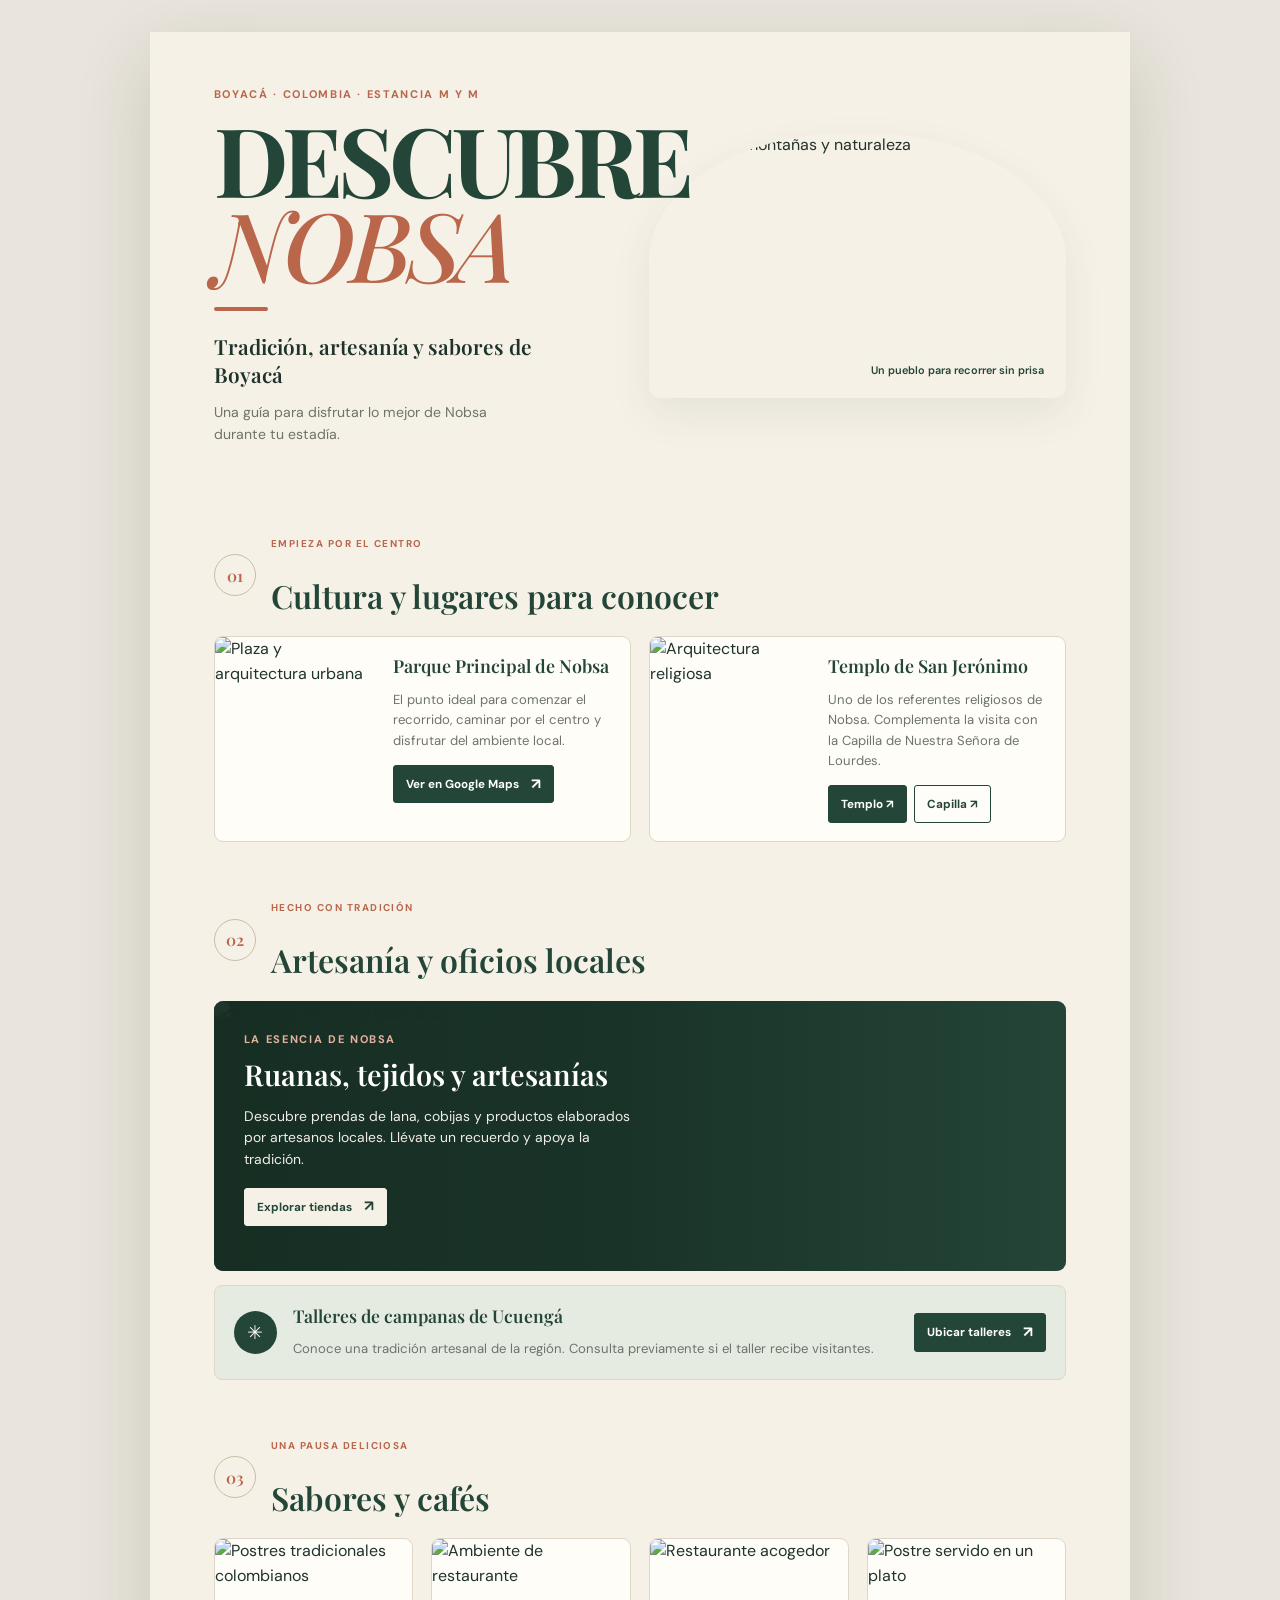
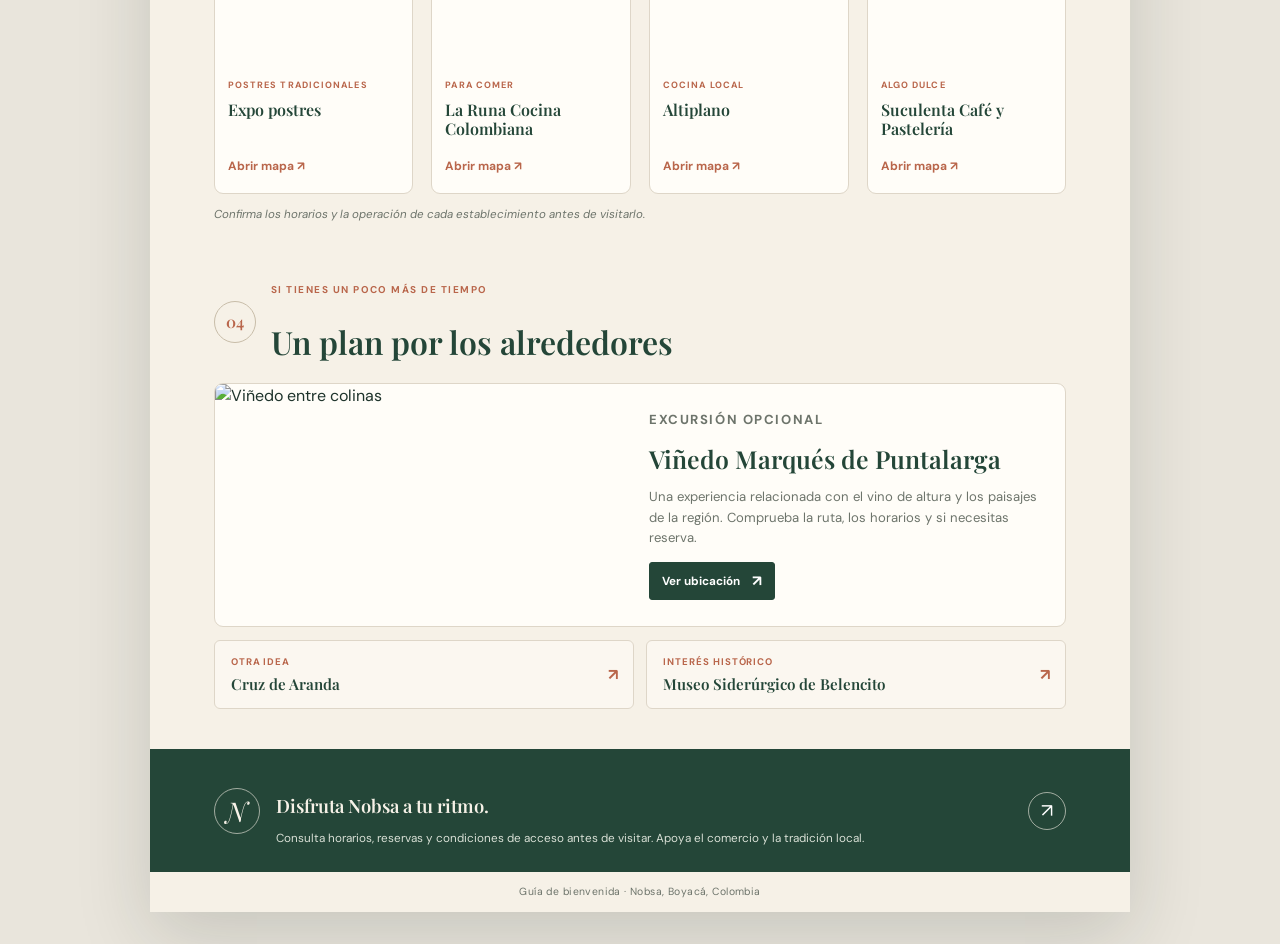
==== index.html @ b8ee7b88 "v1. guia turistica personalizada" ====
<!DOCTYPE html>
<html lang="es">
<head>
  <meta charset="UTF-8">
  <meta name="viewport" content="width=device-width, initial-scale=1.0">

  <meta name="description" content="Guía turística para descubrir Nobsa, Boyacá: cultura, artesanías, gastronomía y planes cercanos.">

  <title>Descubre Nobsa | Guía turística</title>

  <link rel="stylesheet" href="styles.css">

  <link rel="preconnect" href="https://fonts.googleapis.com">
  <link rel="preconnect" href="https://fonts.gstatic.com" crossorigin>

  <link href="https://fonts.googleapis.com/css2?family=DM+Sans:wght@400;500;600;700&family=Playfair+Display:wght@500;600;700&display=swap" rel="stylesheet">
</head>

<body>
  <main class="poster">

    <!-- ENCABEZADO -->
    <header class="hero">
      <div class="hero-copy">
        <p class="eyebrow">Boyacá · Colombia · Estancia M y M</p>

        <h1>Descubre<br><em>Nobsa</em></h1>

        <div class="accent-line"></div>

        <p class="subtitle">
          Tradición, artesanía y sabores de Boyacá
        </p>

        <p class="intro">
          Una guía para disfrutar lo mejor de Nobsa durante tu estadía.
        </p>
      </div>

      <div class="hero-photo">
        <img
          src="https://situr.boyaca.gov.co/wp-content/uploads/2022/11/4-8.png"
          alt="Paisaje de montañas y naturaleza"
        >
        <span class="photo-note">Un pueblo para recorrer sin prisa</span>
      </div>
    </header>

    <!-- CULTURA -->
    <section class="section">
      <div class="section-heading">
        <span class="section-number">01</span>
        <div>
          <p class="kicker">Empieza por el centro</p>
          <h2>Cultura y lugares para conocer</h2>
        </div>
      </div>

      <div class="cards two-col">

        <article class="place-card">
          <img
            src="https://eldiarioboyaca.com/wp-content/uploads/2017/11/Nobsa.jpg"
            alt="Plaza y arquitectura urbana"
            loading="lazy"
          >

          <div class="card-body">
            <h3>Parque Principal de Nobsa</h3>

            <p>
              El punto ideal para comenzar el recorrido, caminar por el centro
              y disfrutar del ambiente local.
            </p>

            <a
              class="map-button"
              href="https://www.google.com/maps/search/?api=1&query=Parque+Principal+Nobsa+Boyaca"
              target="_blank"
              rel="noopener noreferrer"
            >
              Ver en Google Maps <span>↗</span>
            </a>
          </div>
        </article>

        <article class="place-card">
          <img
            src="https://lh3.googleusercontent.com/gps-cs-s/ANWiy9QX0dx35pawOABDd1pACoW6nwmy7T9hZEU7VJErW89ikmbuXxlZR5t_4PSHaIOJk6eNlQAU98ALmfNoRhNF86IbvxQvWF9jAK-0rWDgAVQpBJda7GaZYOnb3_YNXZfxfcLqubypbA=s680-w680-h510-rw"
            alt="Arquitectura religiosa"
            loading="lazy"
          >

          <div class="card-body">
            <h3>Templo de San Jerónimo</h3>

            <p>
              Uno de los referentes religiosos de Nobsa.
              Complementa la visita con la Capilla de Nuestra Señora de Lourdes.
            </p>

            <div class="button-row">
              <a
                class="map-button"
                href="https://www.google.com/maps/search/?api=1&query=Templo+Parroquial+San+Jeronimo+Nobsa"
                target="_blank"
                rel="noopener noreferrer"
              >
                Templo ↗
              </a>

              <a
                class="map-button secondary"
                href="https://www.google.com/maps/search/?api=1&query=Capilla+de+Lourdes+Nobsa+Boyaca"
                target="_blank"
                rel="noopener noreferrer"
              >
                Capilla ↗
              </a>
            </div>
          </div>
        </article>

      </div>
    </section>

    <!-- ARTESANÍA -->
    <section class="section">
      <div class="section-heading">
        <span class="section-number">02</span>
        <div>
          <p class="kicker">Hecho con tradición</p>
          <h2>Artesanía y oficios locales</h2>
        </div>
      </div>

      <article class="craft-feature">
        <img
          src="https://static.vecteezy.com/system/resources/previews/031/399/188/large_2x/traditional-handmade-ruanas-at-the-beautiful-small-town-of-nobsa-in-the-region-of-boyaca-in-colombia-photo.jpg"
          alt="Textiles y tejidos artesanales"
          loading="lazy"
        >

        <div class="craft-overlay">
          <p class="kicker light">La esencia de Nobsa</p>

          <h3>Ruanas, tejidos y artesanías</h3>

          <p>
            Descubre prendas de lana, cobijas y productos elaborados
            por artesanos locales. Llévate un recuerdo y apoya la tradición.
          </p>

          <a
            class="map-button light-button"
            href="https://www.google.com/maps/search/?api=1&query=tiendas+de+ruanas+Nobsa+Boyaca"
            target="_blank"
            rel="noopener noreferrer"
          >
            Explorar tiendas <span>↗</span>
          </a>
        </div>
      </article>

      <div class="mini-feature">
        <div class="mini-icon">✳</div>

        <div class="mini-copy">
          <h3>Talleres de campanas de Ucuengá</h3>

          <p>
            Conoce una tradición artesanal de la región.
            Consulta previamente si el taller recibe visitantes.
          </p>
        </div>

        <a
          class="map-button"
          href="https://www.google.com/maps/search/?api=1&query=Campanas+Fundicion+El+Bronce+Ucuenga+Nobsa"
          target="_blank"
          rel="noopener noreferrer"
        >
          Ubicar talleres <span>↗</span>
        </a>
      </div>
    </section>

    <!-- GASTRONOMÍA -->
    <section class="section">
      <div class="section-heading">
        <span class="section-number">03</span>
        <div>
          <p class="kicker">Una pausa deliciosa</p>
          <h2>Sabores y cafés</h2>
        </div>
      </div>

      <div class="cards four-col">

        <article class="food-card">
          <img
            src="https://static.wixstatic.com/media/6a2bfc_b330814855d34c4fba5d194108613729~mv2.jpg/v1/fill/w_1000,h_665,al_c,q_85/postre.jpg"
            alt="Postres tradicionales colombianos"
            loading="lazy"
          >

          <div class="food-body">
            <p class="tag">Postres tradicionales</p>
            <h3>Expo postres</h3>

            <a
              href="https://maps.app.goo.gl/jB45VLStVvzGQDHf8"
              target="_blank"
              rel="noopener noreferrer"
            >
              Abrir mapa ↗
            </a>
          </div>
        </article>

        <article class="food-card">
          <img
            src="https://lh3.googleusercontent.com/gps-cs-s/ANWiy9RwqVlPoHsdnA23MHXK08-ZYycQhn_TVpoaYqq0_wlTGbYynoHHsekgUsLDO4big-hncVWcXxj5aKNCU9I_ZccKfoJ54dKwrkkDVeF6y54uAMx6czKQj5HgiI0Js2vA0F9Yze-oYg=s680-w680-h510-rw"
            alt="Ambiente de restaurante"
            loading="lazy"
          >

          <div class="food-body">
            <p class="tag">Para comer</p>
            <h3>La Runa Cocina Colombiana</h3>

            <a
              href="https://www.google.com/maps/search/?api=1&query=La+Runa+Cocina+Colombiana+Nobsa"
              target="_blank"
              rel="noopener noreferrer"
            >
              Abrir mapa ↗
            </a>
          </div>
        </article>

        <article class="food-card">
          <img
            src="https://lh3.googleusercontent.com/gps-cs-s/ANWiy9SYTAK4t8sT82vrpFLQpp0DyLu9f_iVpQvKiOSTUcmMABVsmM3M2To4uB2edaMEBUFrJ_LaqB-DzaGGVm6NHSFY6KG-IRxtadXGGVknSlYvYFVzjWKN0wjrlqT7qKFrBwtNScCiSayNoDJQ=s680-w680-h510-rw"
            alt="Restaurante acogedor"
            loading="lazy"
          >

          <div class="food-body">
            <p class="tag">Cocina local</p>
            <h3>Altiplano</h3>

            <a
              href="https://www.google.com/maps/search/?api=1&query=Altiplano+Cocina+Boyacense+Contemporanea+Nobsa"
              target="_blank"
              rel="noopener noreferrer"
            >
              Abrir mapa ↗
            </a>
          </div>
        </article>

        

        <article class="food-card">
          <img
            src="https://lh3.googleusercontent.com/gps-cs-s/ANWiy9TJqWWADxcg1LkVlC-a_kiggWnOzPn_SIadcA5zeBwrmtRV0E1Fm0uWsoyHjTQaLtBCawuwcwg4E3j4M7dVAVwLZ47T4-Je6Pc4CEGH7ukGCPtU5cbroCE1dpFeDN59O494IORjpRn1Yj5v=s680-w680-h510-rw"
            alt="Postre servido en un plato"
            loading="lazy"
          >

          <div class="food-body">
            <p class="tag">Algo dulce</p>
            <h3>Suculenta Café y Pastelería</h3>

            <a
              href="https://www.google.com/maps/search/?api=1&query=Suculenta+Cafe+y+Pasteleria+Nobsa"
              target="_blank"
              rel="noopener noreferrer"
            >
              Abrir mapa ↗
            </a>
          </div>
        </article>

      </div>

      <p class="small-note">
        Confirma los horarios y la operación de cada establecimiento antes de visitarlo.
      </p>
    </section>

    <!-- EXCURSIONES -->
    <section class="section excursion-section">
      <div class="section-heading">
        <span class="section-number">04</span>
        <div>
          <p class="kicker">Si tienes un poco más de tiempo</p>
          <h2>Un plan por los alrededores</h2>
        </div>
      </div>

      <article class="excursion-card">
        <img
          src="https://lh3.googleusercontent.com/gps-cs-s/ANWiy9QPKPGgz1PPOGC3RegIlzyJqQQ140-TbCQSDZWq8XwDAhVWXnJ8bW9-fb_ZgPU0igLx7HUapsDzOvlnq9c3B9SEaXzj3Nt-a97H7INwvv-fDEUAUjBQeDUjD_rGQG4rGnRT3fX4=s680-w680-h510-rw"
          alt="Viñedo entre colinas"
          loading="lazy"
        >

        <div class="excursion-copy">
          <p class="tag">Excursión opcional</p>

          <h3>Viñedo Marqués de Puntalarga</h3>

          <p>
            Una experiencia relacionada con el vino de altura y los paisajes
            de la región. Comprueba la ruta, los horarios y si necesitas reserva.
          </p>

          <a
            class="map-button"
            href="https://www.google.com/maps/search/?api=1&query=Vinoteca+Marques+de+Puntalarga+Nobsa"
            target="_blank"
            rel="noopener noreferrer"
          >
            Ver ubicación <span>↗</span>
          </a>
        </div>
      </article>

      <div class="extra-links">
        <a
          href="https://www.google.com/maps/search/?api=1&query=Cruz+de+Aranda+Nobsa"
          target="_blank"
          rel="noopener noreferrer"
        >
          <span>Otra idea</span>
          <strong>Cruz de Aranda</strong>
          <b>↗</b>
        </a>

        <a
          href="https://www.google.com/maps/search/?api=1&query=Museo+Siderurgico+Belencito+Boyaca"
          target="_blank"
          rel="noopener noreferrer"
        >
          <span>Interés histórico</span>
          <strong>Museo Siderúrgico de Belencito</strong>
          <b>↗</b>
        </a>
      </div>
    </section>

    <!-- PIE DE PÁGINA -->
    <footer class="footer">
      <div class="footer-mark">N</div>

      <div class="footer-copy">
        <p class="footer-title">Disfruta Nobsa a tu ritmo.</p>

        <p>
          Consulta horarios, reservas y condiciones de acceso antes de visitar.
          Apoya el comercio y la tradición local.
        </p>
      </div>

      <a
        class="footer-map"
        href="https://www.google.com/maps/search/?api=1&query=Nobsa+Boyaca+Colombia"
        target="_blank"
        rel="noopener noreferrer"
        aria-label="Abrir Nobsa en Google Maps"
      >
        ↗
      </a>
    </footer>

    <p class="credits">
      Guía de bienvenida · Nobsa, Boyacá, Colombia
    </p>

  </main>
</body>
</html>
---- styles.css ----
/* =========================================
   DESCUBRE NOBSA — GUÍA TURÍSTICA
   ========================================= */

:root {
  --cream: #f6f1e7;
  --paper: #fffdf8;
  --forest: #244638;
  --deep: #1e332b;
  --terracotta: #b9664b;
  --sand: #e7dcc9;
  --muted: #6d746b;
  --line: #ded6c8;
  --pale-green: #e6ebe2;
  --shadow: 0 16px 40px rgba(36, 70, 56, 0.08);
}

* {
  box-sizing: border-box;
}

html {
  scroll-behavior: smooth;
}

body {
  margin: 0;
  padding: 32px 16px;
  background: #e9e5dc;
  color: var(--deep);
  font-family: "DM Sans", Arial, sans-serif;
  line-height: 1.55;
}

a {
  color: inherit;
}

img {
  display: block;
  width: 100%;
  object-fit: cover;
}

.poster {
  position: relative;
  width: min(100%, 980px);
  margin: 0 auto;
  overflow: hidden;
  background: var(--cream);
  box-shadow: 0 24px 70px rgba(24, 39, 31, 0.16);
}

/* ENCABEZADO */

.hero {
  position: relative;
  min-height: 360px;
  display: grid;
  grid-template-columns: 1.05fr 0.95fr;
  align-items: center;
  padding: 54px 6.5% 56px;
  overflow: hidden;
  isolation: isolate;
}

.hero-copy {
  position: relative;
  z-index: 2;
  max-width: 440px;
}

.eyebrow,
.kicker,
.tag {
  margin: 0;
  color: var(--terracotta);
  font-size: 0.69rem;
  font-weight: 700;
  letter-spacing: 0.15em;
  text-transform: uppercase;
}

h1 {
  margin: 13px 0 15px;
  color: var(--forest);
  font: 700 clamp(3.5rem, 8vw, 6rem)/0.88
    "Playfair Display", Georgia, serif;
  letter-spacing: -0.055em;
  text-transform: uppercase;
}

h1 em {
  color: var(--terracotta);
  font-weight: 500;
}

.accent-line {
  width: 54px;
  height: 4px;
  margin: 22px 0 17px;
  border-radius: 4px;
  background: var(--terracotta);
}

.subtitle {
  max-width: 360px;
  margin-bottom: 8px;
  font: 600 clamp(1rem, 2vw, 1.3rem)/1.35
    "Playfair Display", Georgia, serif;
}

.intro {
  max-width: 320px;
  margin-bottom: 0;
  color: var(--muted);
  font-size: 0.88rem;
}

.hero-photo {
  position: relative;
  z-index: 1;
  height: 265px;
  margin-left: -12px;
  border-radius: 48% 48% 12px 12px;
  overflow: hidden;
  box-shadow: var(--shadow);
}

.hero-photo img {
  height: 100%;
  filter: saturate(0.75);
}

.photo-note {
  position: absolute;
  right: 12px;
  bottom: 12px;
  padding: 7px 10px;
  border-radius: 2px;
  background: rgba(246, 241, 231, 0.93);
  color: var(--forest);
  font-size: 0.68rem;
  font-weight: 600;
}

/* SECCIONES */

.section {
  padding: 34px 6.5%;
}

.section + .section {
  padding-top: 24px;
}

.section-heading {
  display: flex;
  align-items: center;
  gap: 15px;
  margin-bottom: 22px;
}

.section-number {
  display: grid;
  place-items: center;
  width: 42px;
  height: 42px;
  flex: 0 0 42px;
  border: 1px solid #c8bda9;
  border-radius: 50%;
  color: var(--terracotta);
  font: 600 1rem "Playfair Display", Georgia, serif;
}

.section-heading .kicker {
  margin-bottom: 3px;
  font-size: 0.62rem;
}

h2 {
  margin-bottom: 0;
  color: var(--forest);
  font: 600 clamp(1.4rem, 3vw, 2rem)/1.15
    "Playfair Display", Georgia, serif;
}

h3 {
  margin: 0 0 8px;
  color: var(--forest);
  font: 600 1.12rem/1.2
    "Playfair Display", Georgia, serif;
}

.cards {
  display: grid;
  gap: 18px;
}

.two-col {
  grid-template-columns: repeat(2, minmax(0, 1fr));
}

/* TARJETAS CULTURALES */

.place-card,
.food-card,
.excursion-card {
  overflow: hidden;
  border: 1px solid var(--line);
  border-radius: 9px;
  background: var(--paper);
}

.place-card {
  display: grid;
  grid-template-columns: 39% 61%;
  min-height: 190px;
}

.place-card > img {
  height: 100%;
  min-height: 190px;
}

.card-body {
  padding: 18px 16px;
}

.card-body p,
.mini-copy p,
.excursion-copy p {
  margin-bottom: 14px;
  color: var(--muted);
  font-size: 0.82rem;
}

/* BOTONES DE MAPS */

.map-button {
  display: inline-flex;
  align-items: center;
  justify-content: center;
  gap: 12px;
  min-height: 36px;
  padding: 9px 12px;
  border: 1px solid var(--forest);
  border-radius: 3px;
  background: var(--forest);
  color: white;
  font-size: 0.73rem;
  font-weight: 700;
  text-decoration: none;
  transition: transform 0.18s ease, background 0.18s ease;
}

.map-button span {
  font-size: 0.95rem;
  line-height: 0.8;
}

.map-button:hover {
  transform: translateY(-2px);
  background: #315a48;
}

.map-button.secondary {
  background: transparent;
  color: var(--forest);
}

.button-row {
  display: flex;
  flex-wrap: wrap;
  gap: 7px;
}

/* ARTESANÍA */

.craft-feature {
  position: relative;
  min-height: 270px;
  overflow: hidden;
  border-radius: 9px;
  background: var(--forest);
}

.craft-feature > img {
  position: absolute;
  inset: 0;
  height: 100%;
  opacity: 0.74;
}

.craft-feature::after {
  position: absolute;
  inset: 0;
  content: "";
  background: linear-gradient(
    90deg,
    rgba(22, 44, 34, 0.94) 0%,
    rgba(22, 44, 34, 0.73) 48%,
    rgba(22, 44, 34, 0.05) 100%
  );
}

.craft-overlay {
  position: relative;
  z-index: 1;
  max-width: 470px;
  padding: 30px;
  color: white;
}

.kicker.light {
  color: #e4b39e;
}

.craft-overlay h3 {
  margin-top: 9px;
  color: white;
  font-size: 1.8rem;
}

.craft-overlay p:not(.kicker) {
  max-width: 400px;
  margin-bottom: 17px;
  color: #f0eee6;
  font-size: 0.87rem;
}

.light-button {
  border-color: var(--cream);
  background: var(--cream);
  color: var(--forest);
}

.light-button:hover {
  background: white;
}

.mini-feature {
  display: flex;
  align-items: center;
  gap: 16px;
  margin-top: 14px;
  padding: 19px;
  border: 1px solid var(--line);
  border-radius: 8px;
  background: var(--pale-green);
}

.mini-icon {
  display: grid;
  place-items: center;
  width: 43px;
  height: 43px;
  flex: 0 0 43px;
  border-radius: 50%;
  background: var(--forest);
  color: white;
  font-size: 1.2rem;
}

.mini-copy {
  flex: 1;
}

.mini-copy h3 {
  margin-bottom: 5px;
  font-size: 1.1rem;
}

.mini-copy p {
  margin-bottom: 0;
}

/* RESTAURANTES Y CAFÉS */

.four-col {
  grid-template-columns: repeat(4, minmax(0, 1fr));
}

.food-card img {
  height: 125px;
}

.food-body {
  padding: 14px 13px 16px;
}

.tag {
  margin-bottom: 7px;
  font-size: 0.57rem;
  letter-spacing: 0.12em;
}

.food-body h3 {
  min-height: 45px;
  font-size: 1rem;
}

.food-body a {
  color: var(--terracotta);
  font-size: 0.75rem;
  font-weight: 700;
  text-decoration: none;
}

.food-body a:hover {
  text-decoration: underline;
}

.small-note {
  margin: 12px 0 0;
  color: var(--muted);
  font-size: 0.72rem;
  font-style: italic;
}

/* EXCURSIONES */

.excursion-section {
  padding-bottom: 40px;
}

.excursion-card {
  display: grid;
  grid-template-columns: 48% 52%;
}

.excursion-card > img {
  min-height: 235px;
  height: 100%;
}

.excursion-copy {
  align-self: center;
  padding: 26px;
}

.excursion-copy h3 {
  font-size: 1.55rem;
}

.extra-links {
  display: grid;
  grid-template-columns: 1fr 1fr;
  gap: 12px;
  margin-top: 13px;
}

.extra-links a {
  position: relative;
  display: flex;
  flex-direction: column;
  gap: 4px;
  padding: 14px 42px 14px 16px;
  border: 1px solid var(--line);
  border-radius: 6px;
  background: rgba(255, 253, 248, 0.55);
  text-decoration: none;
}

.extra-links span {
  color: var(--terracotta);
  font-size: 0.6rem;
  font-weight: 700;
  letter-spacing: 0.1em;
  text-transform: uppercase;
}

.extra-links strong {
  color: var(--forest);
  font: 600 0.95rem "Playfair Display", Georgia, serif;
}

.extra-links b {
  position: absolute;
  top: 50%;
  right: 15px;
  transform: translateY(-50%);
  color: var(--terracotta);
}

/* PIE DE PÁGINA */

.footer {
  display: flex;
  align-items: center;
  gap: 16px;
  padding: 25px 6.5%;
  background: var(--forest);
  color: var(--cream);
}

.footer-mark {
  display: grid;
  place-items: center;
  width: 46px;
  height: 46px;
  flex: 0 0 46px;
  border: 1px solid rgba(246, 241, 231, 0.6);
  border-radius: 50%;
  font: italic 1.7rem "Playfair Display", Georgia, serif;
}

.footer-copy {
  flex: 1;
}

.footer-title {
  margin-bottom: 3px;
  font: 600 1.15rem "Playfair Display", Georgia, serif;
}

.footer-copy p:last-child {
  max-width: 650px;
  margin-bottom: 0;
  color: #d9e0d6;
  font-size: 0.73rem;
}

.footer-map {
  display: grid;
  place-items: center;
  width: 38px;
  height: 38px;
  border: 1px solid rgba(246, 241, 231, 0.6);
  border-radius: 50%;
  color: white;
  text-decoration: none;
  font-size: 1.2rem;
}

.credits {
  margin: 0;
  padding: 12px;
  color: var(--muted);
  text-align: center;
  font-size: 0.65rem;
  letter-spacing: 0.04em;
}

/* RESPONSIVE: TABLETAS Y CELULARES */

@media (max-width: 720px) {
  body {
    padding: 0;
    background: var(--cream);
  }

  .poster {
    box-shadow: none;
  }

  .hero {
    grid-template-columns: 1fr;
    padding: 38px 7% 28px;
  }

  .hero-photo {
    height: 230px;
    margin: 27px 0 0;
    border-radius: 120px 120px 8px 8px;
  }

  .section {
    padding: 28px 7%;
  }

  .section + .section {
    padding-top: 20px;
  }

  .two-col {
    grid-template-columns: 1fr;
  }

  .place-card {
    grid-template-columns: 35% 65%;
  }

  .four-col {
    grid-template-columns: repeat(2, minmax(0, 1fr));
  }

  .food-card img {
    height: 145px;
  }

  .craft-feature {
    min-height: 310px;
  }

  .craft-overlay {
    padding: 25px;
  }

  .mini-feature {
    flex-wrap: wrap;
  }

  .mini-copy {
    flex-basis: calc(100% - 60px);
  }

  .mini-feature > .map-button {
    margin-left: 59px;
  }

  .excursion-card {
    grid-template-columns: 1fr;
  }

  .excursion-card > img {
    min-height: 190px;
    max-height: 230px;
  }

  .excursion-copy {
    padding: 22px;
  }
}

@media (max-width: 420px) {
  .hero {
    padding-top: 31px;
  }

  .hero-photo {
    height: 190px;
  }

  .place-card {
    grid-template-columns: 1fr;
  }

  .place-card > img {
    height: 150px;
    min-height: 150px;
  }

  .card-body {
    padding: 16px;
  }

  .four-col {
    gap: 10px;
  }

  .food-card img {
    height: 105px;
  }

  .food-body {
    padding: 12px 10px;
  }

  .food-body h3 {
    min-height: 0;
    font-size: 0.92rem;
  }

  .extra-links {
    grid-template-columns: 1fr;
  }

  .footer {
    align-items: flex-start;
    padding: 22px 7%;
  }

  .footer-mark {
    width: 38px;
    height: 38px;
    flex-basis: 38px;
  }

  .footer-title {
    font-size: 1rem;
  }
}

/* IMPRESIÓN */

@media print {
  @page {
    size: A4 portrait;
    margin: 10mm;
  }

  body {
    padding: 0;
    background: white;
  }

  .poster {
    width: 100%;
    overflow: visible;
    box-shadow: none;
  }

  .hero,
  .section,
  .place-card,
  .food-card,
  .excursion-card,
  .footer {
    break-inside: avoid;
  }

  .map-button,
  .footer-map {
    print-color-adjust: exact;
    -webkit-print-color-adjust: exact;
  }

  a {
    break-inside: avoid;
  }
}
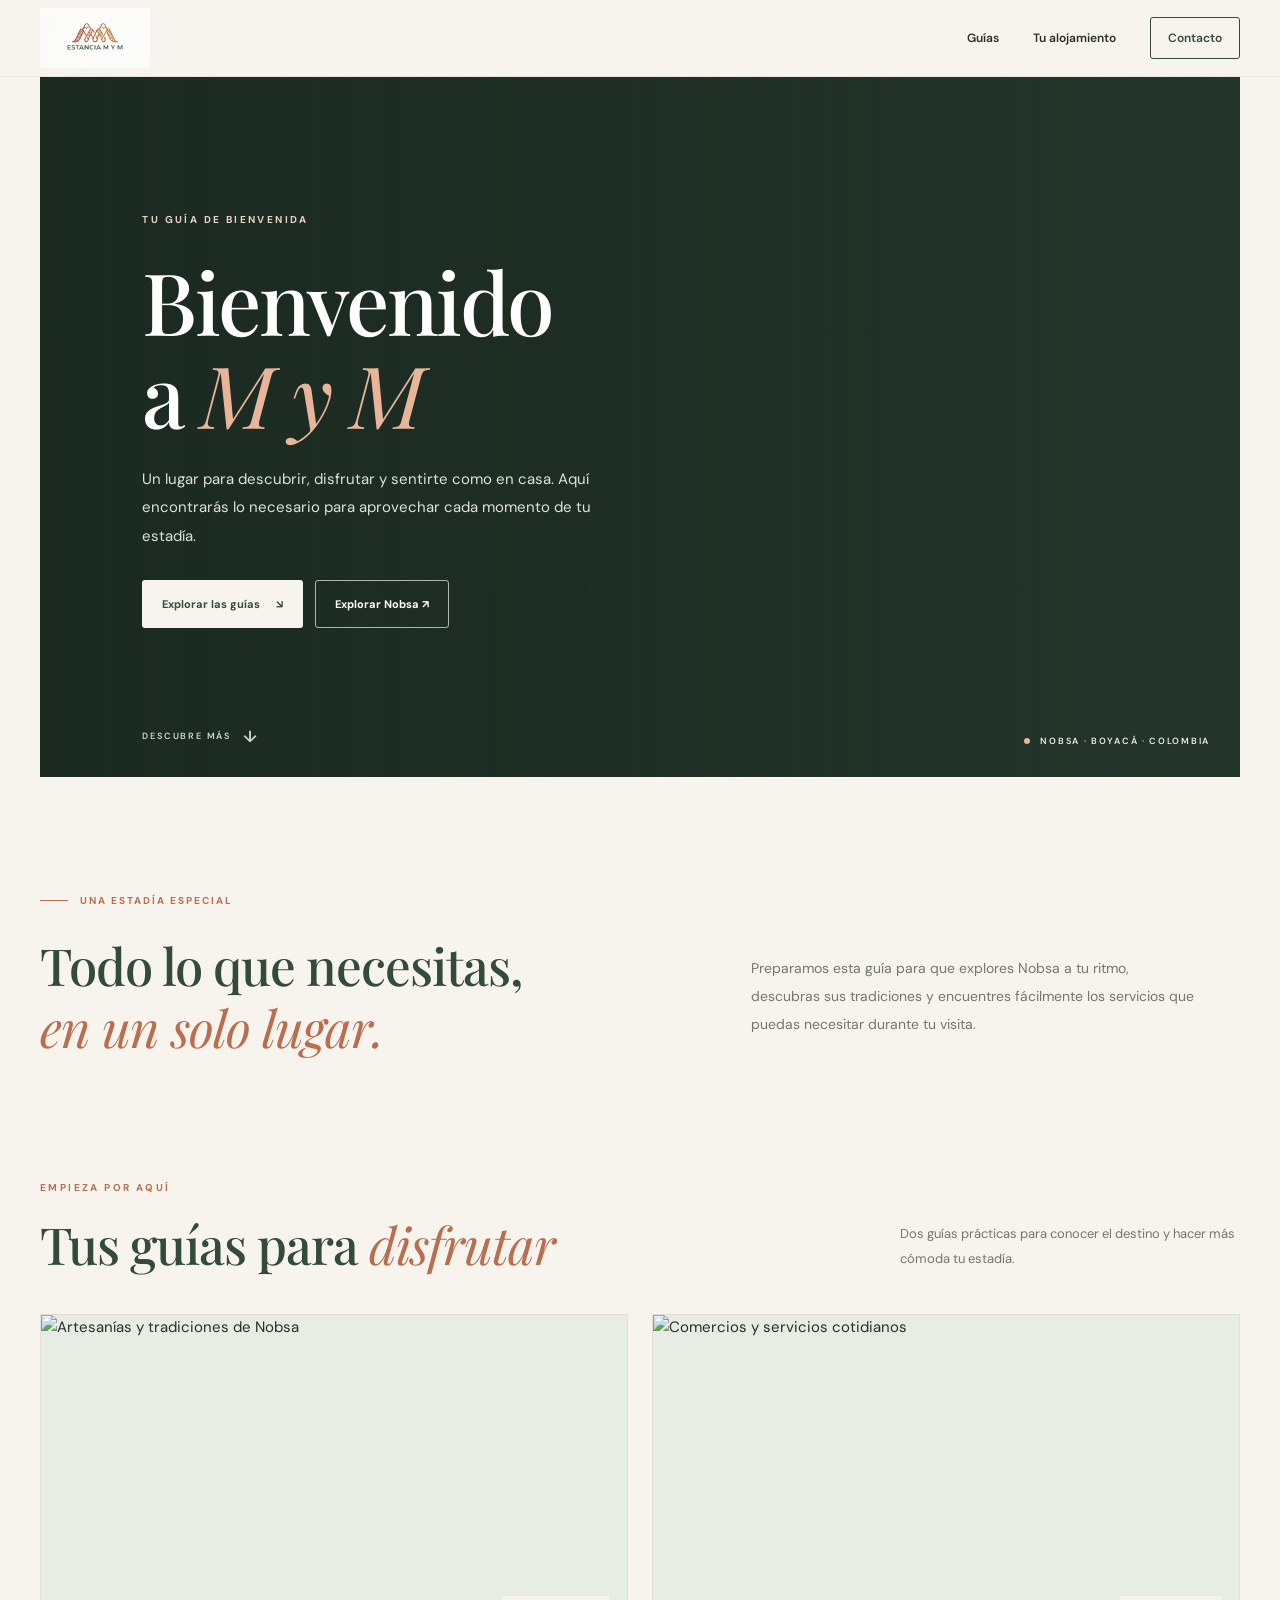
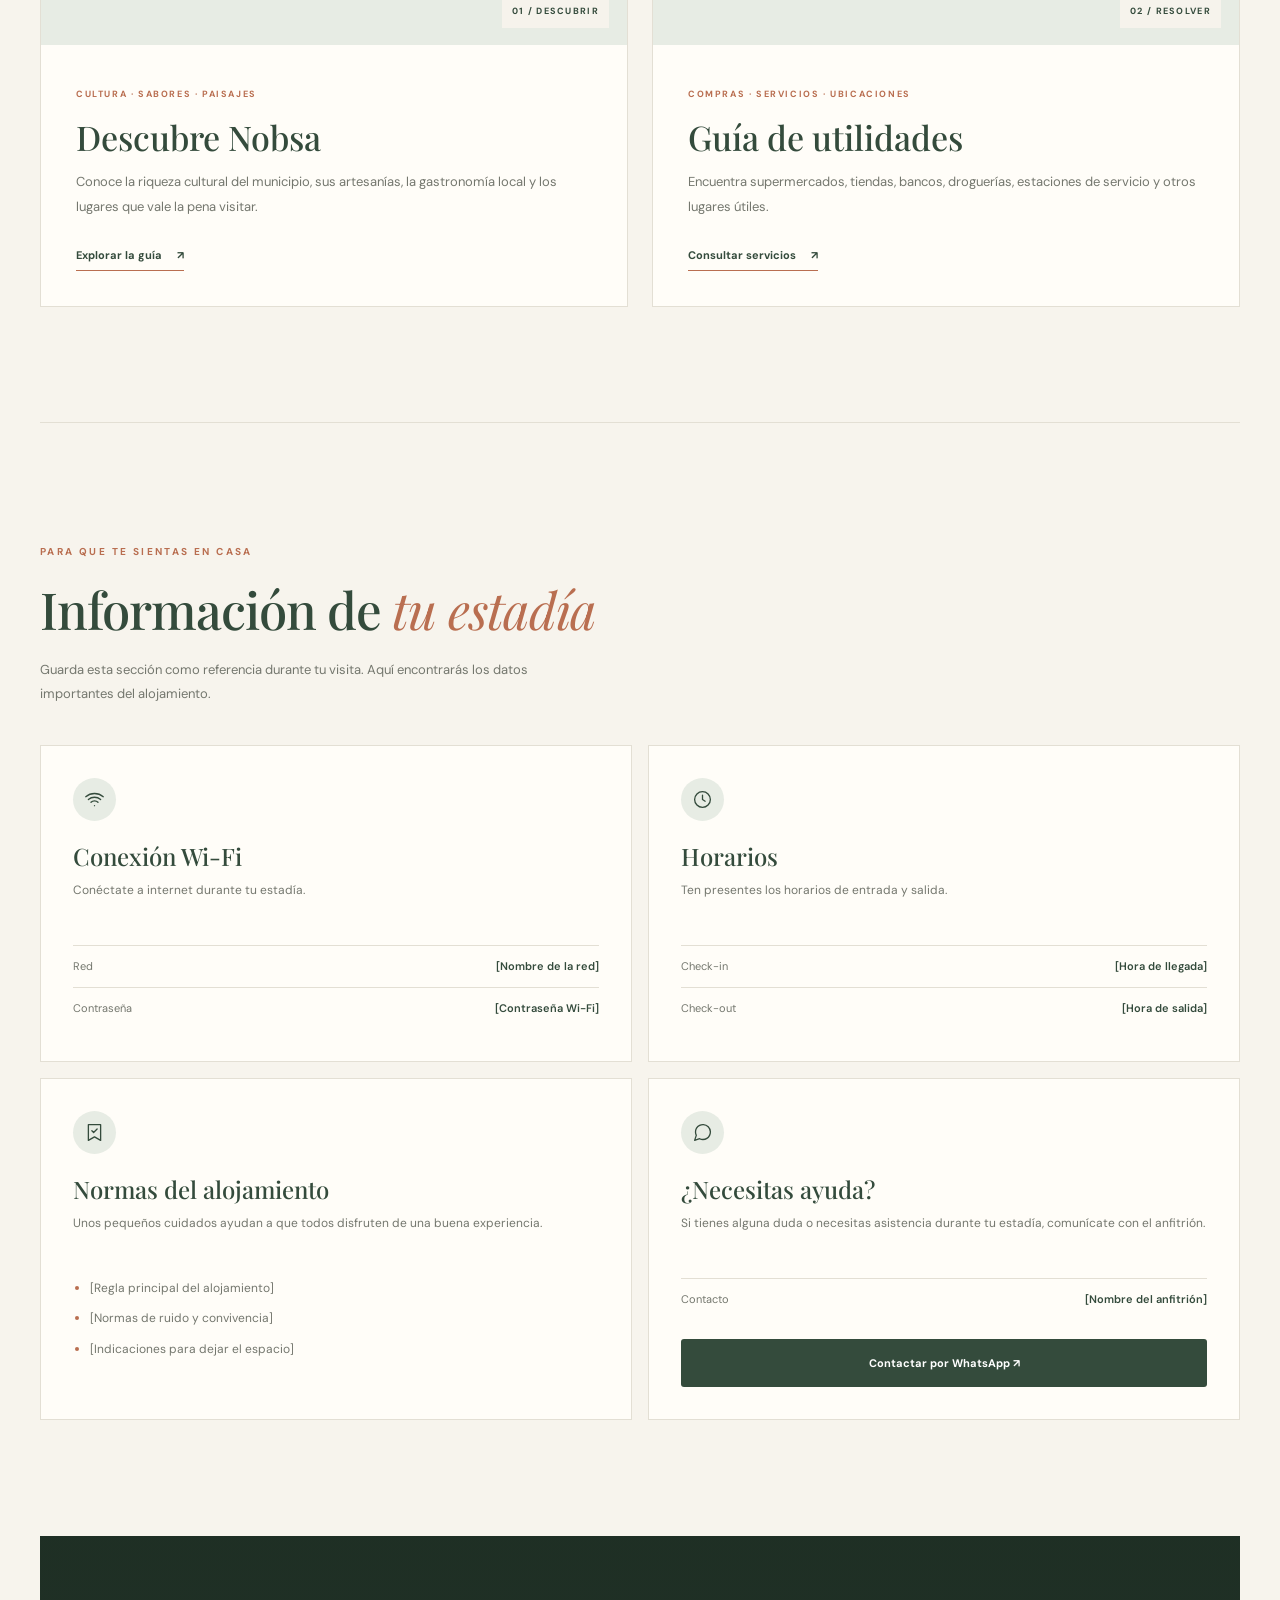
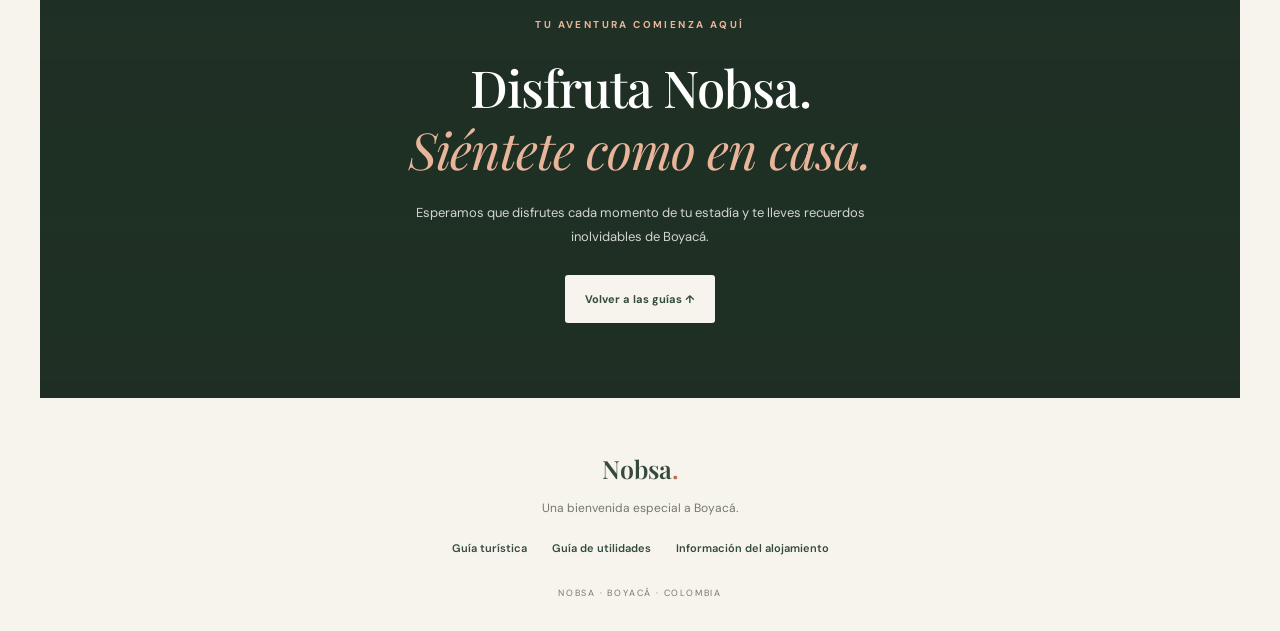
==== commit 4ebe0584: "v2. landing page" ====
--- a/index.html
+++ b/index.html
@@ -5,381 +5,388 @@
   <meta charset="UTF-8">
   <meta name="viewport" content="width=device-width, initial-scale=1.0">
 
-  <meta name="description" content="Guía turística para descubrir Nobsa, Boyacá: cultura, artesanías, gastronomía y planes cercanos.">
-
-  <title>Descubre Nobsa | Guía turística</title>
+  <meta name="theme-color" content="#f7f4ed">
+  <meta name="description" content="Bienvenido a Nobsa. Encuentra guías turísticas, servicios útiles e información para disfrutar tu estadía.">
+
+  <title>Bienvenido a Nobsa | Guía del huésped</title>
 
   <link rel="stylesheet" href="styles.css">
 
   <link rel="preconnect" href="https://fonts.googleapis.com">
   <link rel="preconnect" href="https://fonts.gstatic.com" crossorigin>
 
-  <link href="https://fonts.googleapis.com/css2?family=DM+Sans:wght@400;500;600;700&family=Playfair+Display:wght@500;600;700&display=swap" rel="stylesheet">
+  <link href="https://fonts.googleapis.com/css2?family=DM+Sans:wght@400;500;600;700&family=Playfair+Display:wght@400;500;600;700&display=swap" rel="stylesheet">
+
+  <script src="script.js" defer></script>
 </head>
 
 <body>
-  <main class="poster">
-
-    <!-- ENCABEZADO -->
-    <header class="hero">
-      <div class="hero-copy">
-        <p class="eyebrow">Boyacá · Colombia · Estancia M y M</p>
-
-        <h1>Descubre<br><em>Nobsa</em></h1>
-
-        <div class="accent-line"></div>
-
-        <p class="subtitle">
-          Tradición, artesanía y sabores de Boyacá
-        </p>
-
-        <p class="intro">
-          Una guía para disfrutar lo mejor de Nobsa durante tu estadía.
-        </p>
-      </div>
-
-      <div class="hero-photo">
+
+  <!-- ANIMACIÓN INICIAL -->
+  <div class="intro-screen" id="introScreen" aria-label="Bienvenido">
+    <div class="intro-content">
+      <img
+        src="./assets/logo.jpg"
+        alt="Logo del alojamiento"
+        class="intro-logo"
+        onerror="this.style.display='none';document.getElementById('introFallback').hidden=false;"
+      >
+
+      <div class="intro-fallback" id="introFallback" hidden>
+        <span class="fallback-symbol">N</span>
+        <span class="fallback-name">Nobsa</span>
+      </div>
+
+      <span class="intro-caption">UNA EXPERIENCIA PARA RECORDAR</span>
+    </div>
+  </div>
+
+  <!-- NAVEGACIÓN -->
+  <header class="site-header" id="inicio">
+    <div class="nav-container">
+
+      <a class="brand" href="#inicio" aria-label="Volver al inicio">
         <img
-          src="https://situr.boyaca.gov.co/wp-content/uploads/2022/11/4-8.png"
-          alt="Paisaje de montañas y naturaleza"
+          src="assets/logo.jpg"
+          alt=""
+          class="brand-logo"
+          onerror="this.style.display='none';"
         >
-        <span class="photo-note">Un pueblo para recorrer sin prisa</span>
-      </div>
-    </header>
-
-    <!-- CULTURA -->
-    <section class="section">
-      <div class="section-heading">
-        <span class="section-number">01</span>
+      </a>
+
+      <button
+        class="menu-toggle"
+        id="menuToggle"
+        aria-label="Abrir menú"
+        aria-expanded="false"
+        aria-controls="mainNav"
+      >
+        <span></span>
+        <span></span>
+        <span></span>
+      </button>
+
+      <nav class="main-nav" id="mainNav" aria-label="Navegación principal">
+        <a href="#guias">Guías</a>
+        <a href="#alojamiento">Tu alojamiento</a>
+        <a href="#contacto" class="nav-contact">Contacto</a>
+      </nav>
+
+    </div>
+  </header>
+
+  <main>
+
+    <!-- HERO / BIENVENIDA -->
+    <section class="hero section-shell">
+      <div class="hero-image" role="img" aria-label="Paisaje de Nobsa, Boyacá"></div>
+      <div class="hero-overlay"></div>
+
+      <div class="hero-content reveal">
+        <span class="eyebrow hero-eyebrow">
+          TU GUÍA DE BIENVENIDA
+        </span>
+
+        <h1>Bienvenido<br>a <em>M y M</em></h1>
+
+        <p class="hero-description">
+          Un lugar para descubrir, disfrutar y sentirte como en casa.
+          Aquí encontrarás lo necesario para aprovechar cada momento
+          de tu estadía.
+        </p>
+
+        <div class="hero-actions">
+          <a href="#guias" class="button button-primary">
+            Explorar las guías <span>↘</span>
+          </a>
+
+          <a
+            href="https://www.google.com/maps/search/?api=1&query=Nobsa+Boyaca+Colombia"
+            target="_blank"
+            rel="noopener noreferrer"
+            class="button button-outline"
+          >
+            Explorar Nobsa ↗
+          </a>
+        </div>
+      </div>
+
+      <div class="hero-location">
+        <span class="location-dot"></span>
+        NOBSA · BOYACÁ · COLOMBIA
+      </div>
+
+      <a class="scroll-cue" href="#guias" aria-label="Desplazarse hacia abajo">
+        <span>DESCUBRE MÁS</span>
+        <span class="scroll-arrow">↓</span>
+      </a>
+    </section>
+
+    <!-- PRESENTACIÓN -->
+    <section class="welcome-section section-shell reveal">
+      <div class="welcome-label">
+        <span class="small-line"></span>
+        UNA ESTADÍA ESPECIAL
+      </div>
+
+      <div class="welcome-grid">
+        <h2>
+          Todo lo que necesitas,<br>
+          <em>en un solo lugar.</em>
+        </h2>
+
+        <p>
+          Preparamos esta guía para que explores Nobsa a tu ritmo,
+          descubras sus tradiciones y encuentres fácilmente los servicios
+          que puedas necesitar durante tu visita.
+        </p>
+      </div>
+    </section>
+
+    <!-- GUÍAS PRINCIPALES -->
+    <section class="guides-section section-shell" id="guias">
+
+      <div class="section-heading reveal">
         <div>
-          <p class="kicker">Empieza por el centro</p>
-          <h2>Cultura y lugares para conocer</h2>
+          <span class="eyebrow">EMPIEZA POR AQUÍ</span>
+          <h2>Tus guías para <em>disfrutar</em></h2>
         </div>
-      </div>
-
-      <div class="cards two-col">
-
-        <article class="place-card">
-          <img
-            src="https://eldiarioboyaca.com/wp-content/uploads/2017/11/Nobsa.jpg"
-            alt="Plaza y arquitectura urbana"
-            loading="lazy"
-          >
-
-          <div class="card-body">
-            <h3>Parque Principal de Nobsa</h3>
+
+        <p>
+          Dos guías prácticas para conocer el destino
+          y hacer más cómoda tu estadía.
+        </p>
+      </div>
+
+      <div class="guides-grid">
+
+        <!-- GUÍA TURÍSTICA -->
+        <article class="guide-card guide-card-tourism reveal">
+          <div class="guide-image-wrap">
+            <img
+              src="https://lh3.googleusercontent.com/gps-cs-s/ANWiy9QKoGjcI9UPzzQRNc9yPD2THilbnazJLyU1Qmk7YdezdETnvlPReEdlNxaAinaQS9Y_NTNtMLuaIDwRJutb6O8hwdaw1fOWg3r69-h3Mb9Xqj9kFzv5oK7kqRw70PrgjO679TZxjg=s680-w680-h510-rw"
+              alt="Artesanías y tradiciones de Nobsa"
+              class="guide-image"
+              loading="lazy"
+            >
+            <span class="guide-index">01 / DESCUBRIR</span>
+          </div>
+
+          <div class="guide-card-content">
+            <span class="card-kicker">CULTURA · SABORES · PAISAJES</span>
+
+            <h3>Descubre Nobsa</h3>
 
             <p>
-              El punto ideal para comenzar el recorrido, caminar por el centro
-              y disfrutar del ambiente local.
+              Conoce la riqueza cultural del municipio, sus artesanías,
+              la gastronomía local y los lugares que vale la pena visitar.
             </p>
 
-            <a
-              class="map-button"
-              href="https://www.google.com/maps/search/?api=1&query=Parque+Principal+Nobsa+Boyaca"
-              target="_blank"
-              rel="noopener noreferrer"
+            <a href="guia-turistica.html" class="text-link">
+              Explorar la guía <span>↗</span>
+            </a>
+          </div>
+        </article>
+
+        <!-- GUÍA DE UTILIDADES -->
+        <article class="guide-card guide-card-utilities reveal">
+          <div class="guide-image-wrap">
+            <img
+              src="https://lh3.googleusercontent.com/gps-cs-s/ANWiy9R4hGiFeQ3Eo-hX2X0EOPDYSZw_ALvvZPx5gOue_WzzXtggsqKlRSUSJkYMcN5oxuGSHyp-hprnwRYDcqOsyiz0idUjwvnNVBWmVx3kpKuyr3xYIIQN96FL0nc2yg2o9xlbcAfL=s680-w680-h510-rw"
+              alt="Comercios y servicios cotidianos"
+              class="guide-image"
+              loading="lazy"
             >
-              Ver en Google Maps <span>↗</span>
+            <span class="guide-index">02 / RESOLVER</span>
+          </div>
+
+          <div class="guide-card-content">
+            <span class="card-kicker">COMPRAS · SERVICIOS · UBICACIONES</span>
+
+            <h3>Guía de utilidades</h3>
+
+            <p>
+              Encuentra supermercados, tiendas, bancos, droguerías,
+              estaciones de servicio y otros lugares útiles.
+            </p>
+
+            <a href="guia-utilidades.html" class="text-link">
+              Consultar servicios <span>↗</span>
             </a>
           </div>
         </article>
 
-        <article class="place-card">
-          <img
-            src="https://lh3.googleusercontent.com/gps-cs-s/ANWiy9QX0dx35pawOABDd1pACoW6nwmy7T9hZEU7VJErW89ikmbuXxlZR5t_4PSHaIOJk6eNlQAU98ALmfNoRhNF86IbvxQvWF9jAK-0rWDgAVQpBJda7GaZYOnb3_YNXZfxfcLqubypbA=s680-w680-h510-rw"
-            alt="Arquitectura religiosa"
-            loading="lazy"
-          >
-
-          <div class="card-body">
-            <h3>Templo de San Jerónimo</h3>
-
-            <p>
-              Uno de los referentes religiosos de Nobsa.
-              Complementa la visita con la Capilla de Nuestra Señora de Lourdes.
-            </p>
-
-            <div class="button-row">
-              <a
-                class="map-button"
-                href="https://www.google.com/maps/search/?api=1&query=Templo+Parroquial+San+Jeronimo+Nobsa"
-                target="_blank"
-                rel="noopener noreferrer"
-              >
-                Templo ↗
-              </a>
-
-              <a
-                class="map-button secondary"
-                href="https://www.google.com/maps/search/?api=1&query=Capilla+de+Lourdes+Nobsa+Boyaca"
-                target="_blank"
-                rel="noopener noreferrer"
-              >
-                Capilla ↗
-              </a>
-            </div>
-          </div>
-        </article>
-
-      </div>
-    </section>
-
-    <!-- ARTESANÍA -->
-    <section class="section">
-      <div class="section-heading">
-        <span class="section-number">02</span>
-        <div>
-          <p class="kicker">Hecho con tradición</p>
-          <h2>Artesanía y oficios locales</h2>
-        </div>
-      </div>
-
-      <article class="craft-feature">
-        <img
-          src="https://static.vecteezy.com/system/resources/previews/031/399/188/large_2x/traditional-handmade-ruanas-at-the-beautiful-small-town-of-nobsa-in-the-region-of-boyaca-in-colombia-photo.jpg"
-          alt="Textiles y tejidos artesanales"
-          loading="lazy"
-        >
-
-        <div class="craft-overlay">
-          <p class="kicker light">La esencia de Nobsa</p>
-
-          <h3>Ruanas, tejidos y artesanías</h3>
-
-          <p>
-            Descubre prendas de lana, cobijas y productos elaborados
-            por artesanos locales. Llévate un recuerdo y apoya la tradición.
+      </div>
+    </section>
+
+    
+
+    <!-- INFORMACIÓN DEL ALOJAMIENTO -->
+    <section class="stay-section section-shell" id="alojamiento">
+
+      <div class="stay-heading reveal">
+        <span class="eyebrow">PARA QUE TE SIENTAS EN CASA</span>
+
+        <h2>Información de <em>tu estadía</em></h2>
+
+        <p>
+          Guarda esta sección como referencia durante tu visita.
+          Aquí encontrarás los datos importantes del alojamiento.
+        </p>
+      </div>
+
+      <div class="stay-grid">
+
+        <!-- WIFI -->
+        <article class="stay-card reveal">
+          <div class="stay-icon">
+            <svg viewBox="0 0 24 24" aria-hidden="true">
+              <path d="M2 8.8a15.5 15.5 0 0 1 20 0M5 12a10.8 10.8 0 0 1 14 0m-11 3.2a5.5 5.5 0 0 1 8 0M12 19h.01"/>
+            </svg>
+          </div>
+
+          <h3>Conexión Wi-Fi</h3>
+
+          <p class="stay-description">
+            Conéctate a internet durante tu estadía.
           </p>
 
+          <div class="detail-row">
+            <span>Red</span>
+            <strong>[Nombre de la red]</strong>
+          </div>
+
+          <div class="detail-row">
+            <span>Contraseña</span>
+            <strong>[Contraseña Wi-Fi]</strong>
+          </div>
+        </article>
+
+        <!-- HORARIOS -->
+        <article class="stay-card reveal">
+          <div class="stay-icon">
+            <svg viewBox="0 0 24 24" aria-hidden="true">
+              <circle cx="12" cy="12" r="9"/>
+              <path d="M12 7v5l3 2"/>
+            </svg>
+          </div>
+
+          <h3>Horarios</h3>
+
+          <p class="stay-description">
+            Ten presentes los horarios de entrada y salida.
+          </p>
+
+          <div class="detail-row">
+            <span>Check-in</span>
+            <strong>[Hora de llegada]</strong>
+          </div>
+
+          <div class="detail-row">
+            <span>Check-out</span>
+            <strong>[Hora de salida]</strong>
+          </div>
+        </article>
+
+        <!-- REGLAS -->
+        <article class="stay-card reveal">
+          <div class="stay-icon">
+            <svg viewBox="0 0 24 24" aria-hidden="true">
+              <path d="M5 3h14v18l-7-4-7 4z"/>
+              <path d="m9 10 2 2 4-4"/>
+            </svg>
+          </div>
+
+          <h3>Normas del alojamiento</h3>
+
+          <p class="stay-description">
+            Unos pequeños cuidados ayudan a que todos disfruten
+            de una buena experiencia.
+          </p>
+
+          <ul class="stay-list">
+            <li>[Regla principal del alojamiento]</li>
+            <li>[Normas de ruido y convivencia]</li>
+            <li>[Indicaciones para dejar el espacio]</li>
+          </ul>
+        </article>
+
+        <!-- CONTACTO -->
+        <article class="stay-card stay-card-contact reveal">
+          <div class="stay-icon">
+            <svg viewBox="0 0 24 24" aria-hidden="true">
+              <path d="M21 11.5a8.4 8.4 0 0 1-.9 3.8 8.5 8.5 0 0 1-7.6 4.7 8.4 8.4 0 0 1-3.8-.9L3 21l1.9-5.7a8.4 8.4 0 0 1-.9-3.8A8.5 8.5 0 0 1 8.7 3.9a8.4 8.4 0 0 1 3.8-.9h.5a8.5 8.5 0 0 1 8 8z"/>
+            </svg>
+          </div>
+
+          <h3>¿Necesitas ayuda?</h3>
+
+          <p class="stay-description">
+            Si tienes alguna duda o necesitas asistencia durante
+            tu estadía, comunícate con el anfitrión.
+          </p>
+
+          <div class="detail-row">
+            <span>Contacto</span>
+            <strong>[Nombre del anfitrión]</strong>
+          </div>
+
           <a
-            class="map-button light-button"
-            href="https://www.google.com/maps/search/?api=1&query=tiendas+de+ruanas+Nobsa+Boyaca"
+            class="button button-primary button-full"
+            href="https://wa.me/"
             target="_blank"
             rel="noopener noreferrer"
           >
-            Explorar tiendas <span>↗</span>
+            Contactar por WhatsApp ↗
           </a>
-        </div>
-      </article>
-
-      <div class="mini-feature">
-        <div class="mini-icon">✳</div>
-
-        <div class="mini-copy">
-          <h3>Talleres de campanas de Ucuengá</h3>
-
-          <p>
-            Conoce una tradición artesanal de la región.
-            Consulta previamente si el taller recibe visitantes.
-          </p>
-        </div>
-
-        <a
-          class="map-button"
-          href="https://www.google.com/maps/search/?api=1&query=Campanas+Fundicion+El+Bronce+Ucuenga+Nobsa"
-          target="_blank"
-          rel="noopener noreferrer"
-        >
-          Ubicar talleres <span>↗</span>
+        </article>
+
+      </div>
+
+    </section>
+
+    <!-- LLAMADO A LA ACCIÓN -->
+    <section class="closing-section section-shell" id="contacto">
+      <div class="closing-background"></div>
+
+      <div class="closing-content reveal">
+        <span class="eyebrow">TU AVENTURA COMIENZA AQUÍ</span>
+
+        <h2>Disfruta Nobsa.<br><em>Siéntete como en casa.</em></h2>
+
+        <p>
+          Esperamos que disfrutes cada momento de tu estadía
+          y te lleves recuerdos inolvidables de Boyacá.
+        </p>
+
+        <a href="#guias" class="button button-light">
+          Volver a las guías ↑
         </a>
       </div>
     </section>
 
-    <!-- GASTRONOMÍA -->
-    <section class="section">
-      <div class="section-heading">
-        <span class="section-number">03</span>
-        <div>
-          <p class="kicker">Una pausa deliciosa</p>
-          <h2>Sabores y cafés</h2>
-        </div>
-      </div>
-
-      <div class="cards four-col">
-
-        <article class="food-card">
-          <img
-            src="https://static.wixstatic.com/media/6a2bfc_b330814855d34c4fba5d194108613729~mv2.jpg/v1/fill/w_1000,h_665,al_c,q_85/postre.jpg"
-            alt="Postres tradicionales colombianos"
-            loading="lazy"
-          >
-
-          <div class="food-body">
-            <p class="tag">Postres tradicionales</p>
-            <h3>Expo postres</h3>
-
-            <a
-              href="https://maps.app.goo.gl/jB45VLStVvzGQDHf8"
-              target="_blank"
-              rel="noopener noreferrer"
-            >
-              Abrir mapa ↗
-            </a>
-          </div>
-        </article>
-
-        <article class="food-card">
-          <img
-            src="https://lh3.googleusercontent.com/gps-cs-s/ANWiy9RwqVlPoHsdnA23MHXK08-ZYycQhn_TVpoaYqq0_wlTGbYynoHHsekgUsLDO4big-hncVWcXxj5aKNCU9I_ZccKfoJ54dKwrkkDVeF6y54uAMx6czKQj5HgiI0Js2vA0F9Yze-oYg=s680-w680-h510-rw"
-            alt="Ambiente de restaurante"
-            loading="lazy"
-          >
-
-          <div class="food-body">
-            <p class="tag">Para comer</p>
-            <h3>La Runa Cocina Colombiana</h3>
-
-            <a
-              href="https://www.google.com/maps/search/?api=1&query=La+Runa+Cocina+Colombiana+Nobsa"
-              target="_blank"
-              rel="noopener noreferrer"
-            >
-              Abrir mapa ↗
-            </a>
-          </div>
-        </article>
-
-        <article class="food-card">
-          <img
-            src="https://lh3.googleusercontent.com/gps-cs-s/ANWiy9SYTAK4t8sT82vrpFLQpp0DyLu9f_iVpQvKiOSTUcmMABVsmM3M2To4uB2edaMEBUFrJ_LaqB-DzaGGVm6NHSFY6KG-IRxtadXGGVknSlYvYFVzjWKN0wjrlqT7qKFrBwtNScCiSayNoDJQ=s680-w680-h510-rw"
-            alt="Restaurante acogedor"
-            loading="lazy"
-          >
-
-          <div class="food-body">
-            <p class="tag">Cocina local</p>
-            <h3>Altiplano</h3>
-
-            <a
-              href="https://www.google.com/maps/search/?api=1&query=Altiplano+Cocina+Boyacense+Contemporanea+Nobsa"
-              target="_blank"
-              rel="noopener noreferrer"
-            >
-              Abrir mapa ↗
-            </a>
-          </div>
-        </article>
-
-        
-
-        <article class="food-card">
-          <img
-            src="https://lh3.googleusercontent.com/gps-cs-s/ANWiy9TJqWWADxcg1LkVlC-a_kiggWnOzPn_SIadcA5zeBwrmtRV0E1Fm0uWsoyHjTQaLtBCawuwcwg4E3j4M7dVAVwLZ47T4-Je6Pc4CEGH7ukGCPtU5cbroCE1dpFeDN59O494IORjpRn1Yj5v=s680-w680-h510-rw"
-            alt="Postre servido en un plato"
-            loading="lazy"
-          >
-
-          <div class="food-body">
-            <p class="tag">Algo dulce</p>
-            <h3>Suculenta Café y Pastelería</h3>
-
-            <a
-              href="https://www.google.com/maps/search/?api=1&query=Suculenta+Cafe+y+Pasteleria+Nobsa"
-              target="_blank"
-              rel="noopener noreferrer"
-            >
-              Abrir mapa ↗
-            </a>
-          </div>
-        </article>
-
-      </div>
-
-      <p class="small-note">
-        Confirma los horarios y la operación de cada establecimiento antes de visitarlo.
-      </p>
-    </section>
-
-    <!-- EXCURSIONES -->
-    <section class="section excursion-section">
-      <div class="section-heading">
-        <span class="section-number">04</span>
-        <div>
-          <p class="kicker">Si tienes un poco más de tiempo</p>
-          <h2>Un plan por los alrededores</h2>
-        </div>
-      </div>
-
-      <article class="excursion-card">
-        <img
-          src="https://lh3.googleusercontent.com/gps-cs-s/ANWiy9QPKPGgz1PPOGC3RegIlzyJqQQ140-TbCQSDZWq8XwDAhVWXnJ8bW9-fb_ZgPU0igLx7HUapsDzOvlnq9c3B9SEaXzj3Nt-a97H7INwvv-fDEUAUjBQeDUjD_rGQG4rGnRT3fX4=s680-w680-h510-rw"
-          alt="Viñedo entre colinas"
-          loading="lazy"
-        >
-
-        <div class="excursion-copy">
-          <p class="tag">Excursión opcional</p>
-
-          <h3>Viñedo Marqués de Puntalarga</h3>
-
-          <p>
-            Una experiencia relacionada con el vino de altura y los paisajes
-            de la región. Comprueba la ruta, los horarios y si necesitas reserva.
-          </p>
-
-          <a
-            class="map-button"
-            href="https://www.google.com/maps/search/?api=1&query=Vinoteca+Marques+de+Puntalarga+Nobsa"
-            target="_blank"
-            rel="noopener noreferrer"
-          >
-            Ver ubicación <span>↗</span>
-          </a>
-        </div>
-      </article>
-
-      <div class="extra-links">
-        <a
-          href="https://www.google.com/maps/search/?api=1&query=Cruz+de+Aranda+Nobsa"
-          target="_blank"
-          rel="noopener noreferrer"
-        >
-          <span>Otra idea</span>
-          <strong>Cruz de Aranda</strong>
-          <b>↗</b>
-        </a>
-
-        <a
-          href="https://www.google.com/maps/search/?api=1&query=Museo+Siderurgico+Belencito+Boyaca"
-          target="_blank"
-          rel="noopener noreferrer"
-        >
-          <span>Interés histórico</span>
-          <strong>Museo Siderúrgico de Belencito</strong>
-          <b>↗</b>
-        </a>
-      </div>
-    </section>
-
-    <!-- PIE DE PÁGINA -->
-    <footer class="footer">
-      <div class="footer-mark">N</div>
-
-      <div class="footer-copy">
-        <p class="footer-title">Disfruta Nobsa a tu ritmo.</p>
-
-        <p>
-          Consulta horarios, reservas y condiciones de acceso antes de visitar.
-          Apoya el comercio y la tradición local.
-        </p>
-      </div>
-
-      <a
-        class="footer-map"
-        href="https://www.google.com/maps/search/?api=1&query=Nobsa+Boyaca+Colombia"
-        target="_blank"
-        rel="noopener noreferrer"
-        aria-label="Abrir Nobsa en Google Maps"
-      >
-        ↗
-      </a>
-    </footer>
-
-    <p class="credits">
-      Guía de bienvenida · Nobsa, Boyacá, Colombia
-    </p>
-
   </main>
+
+  <!-- PIE DE PÁGINA -->
+  <footer class="site-footer">
+    <a href="#inicio" class="footer-brand">Nobsa<span>.</span></a>
+
+    <p>Una bienvenida especial a Boyacá.</p>
+
+    <div class="footer-links">
+      <a href="guia-turistica.html">Guía turística</a>
+      <a href="guia-utilidades.html">Guía de utilidades</a>
+      <a href="#alojamiento">Información del alojamiento</a>
+    </div>
+
+    <span class="copyright">
+      NOBSA · BOYACÁ · COLOMBIA
+    </span>
+  </footer>
+
+  <a href="#inicio" class="back-to-top" id="backToTop" aria-label="Volver al inicio">
+    ↑
+  </a>
+
 </body>
 </html>
--- a/styles.css
+++ b/styles.css
@@ -1,20 +1,30 @@
 
 /* =========================================
-   DESCUBRE NOBSA — GUÍA TURÍSTICA
-   ========================================= */
+   1. VARIABLES E IDENTIDAD VISUAL
+========================================= */
 
 :root {
-  --cream: #f6f1e7;
+  --cream: #f7f4ed;
   --paper: #fffdf8;
-  --forest: #244638;
-  --deep: #1e332b;
-  --terracotta: #b9664b;
-  --sand: #e7dcc9;
-  --muted: #6d746b;
-  --line: #ded6c8;
-  --pale-green: #e6ebe2;
-  --shadow: 0 16px 40px rgba(36, 70, 56, 0.08);
-}
+  --green: #344b3c;
+  --green-deep: #26382d;
+  --green-light: #e7ece4;
+  --terracotta: #b96e50;
+  --ink: #292e29;
+  --muted: #74776e;
+  --line: #e3dfd4;
+  --white: #ffffff;
+
+  --font-heading: "Playfair Display", Georgia, serif;
+  --font-body: "DM Sans", Arial, sans-serif;
+
+  --page-width: 1200px;
+  --section-space: clamp(64px, 9vw, 116px);
+}
+
+/* =========================================
+   2. REINICIO Y CONFIGURACIÓN GENERAL
+========================================= */
 
 * {
   box-sizing: border-box;
@@ -22,702 +32,1400 @@
 
 html {
   scroll-behavior: smooth;
+  scroll-padding-top: 88px;
 }
 
 body {
   margin: 0;
-  padding: 32px 16px;
-  background: #e9e5dc;
-  color: var(--deep);
-  font-family: "DM Sans", Arial, sans-serif;
-  line-height: 1.55;
+  background: var(--cream);
+  color: var(--ink);
+  font-family: var(--font-body);
+  font-size: 15px;
+  line-height: 1.7;
+  -webkit-font-smoothing: antialiased;
+}
+
+body.menu-open {
+  overflow: hidden;
+}
+
+img {
+  display: block;
+  max-width: 100%;
 }
 
 a {
   color: inherit;
-}
-
-img {
+  text-decoration: none;
+}
+
+button,
+a {
+  -webkit-tap-highlight-color: transparent;
+}
+
+button {
+  font: inherit;
+}
+
+button:focus-visible,
+a:focus-visible {
+  outline: 2px solid var(--terracotta);
+  outline-offset: 4px;
+}
+
+h1,
+h2,
+h3,
+p {
+  margin-top: 0;
+}
+
+h1,
+h2,
+h3 {
+  font-weight: 500;
+}
+
+em {
+  color: var(--terracotta);
+  font-family: var(--font-heading);
+  font-weight: 400;
+}
+
+.section-shell {
+  width: min(100% - 64px, var(--page-width));
+  margin-inline: auto;
+}
+
+.eyebrow {
+  display: inline-block;
+  color: var(--terracotta);
+  font-size: 10px;
+  font-weight: 700;
+  letter-spacing: 2.4px;
+  line-height: 1.5;
+}
+
+/* =========================================
+   3. PANTALLA DE BIENVENIDA
+========================================= */
+
+.intro-screen {
+  position: fixed;
+  z-index: 9999;
+  inset: 0;
+  display: grid;
+  place-items: center;
+  background: var(--cream);
+  animation: intro-exit 0.9s ease-in-out 1.7s forwards;
+}
+
+.intro-content {
+  display: flex;
+  flex-direction: column;
+  align-items: center;
+  gap: 25px;
+  animation: intro-logo-enter 0.8s ease both;
+}
+
+.intro-logo {
+  width: clamp(120px, 22vw, 80dvw);
+  max-height: 82vh;
+  object-fit: contain;
+}
+
+.intro-fallback {
+  display: flex;
+  flex-direction: column;
+  align-items: center;
+  gap: 10px;
+}
+
+.intro-fallback[hidden] {
+  display: none;
+}
+
+.fallback-symbol {
+  display: grid;
+  width: 72px;
+  height: 72px;
+  place-items: center;
+  border: 1px solid var(--green);
+  border-radius: 50%;
+  color: var(--green);
+  font-family: var(--font-heading);
+  font-size: 36px;
+}
+
+.fallback-name {
+  color: var(--green);
+  font-family: var(--font-heading);
+  font-size: 28px;
+}
+
+.intro-caption {
+  color: var(--green);
+  font-size: 9px;
+  font-weight: 600;
+  letter-spacing: 3px;
+  text-align: center;
+}
+
+@keyframes intro-logo-enter {
+  from {
+    opacity: 0;
+    transform: translateY(12px) scale(0.97);
+  }
+
+  to {
+    opacity: 1;
+    transform: translateY(0) scale(1);
+  }
+}
+
+@keyframes intro-exit {
+  0% {
+    opacity: 1;
+    visibility: visible;
+  }
+
+  100% {
+    opacity: 0;
+    visibility: hidden;
+    pointer-events: none;
+  }
+}
+
+/* =========================================
+   4. ENCABEZADO Y NAVEGACIÓN
+========================================= */
+
+.site-header {
+  position: sticky;
+  top: 0;
+  z-index: 100;
+  background: rgb(247 244 237 / 94%);
+  border-bottom: 1px solid rgb(52 75 60 / 8%);
+  backdrop-filter: blur(14px);
+  -webkit-backdrop-filter: blur(14px);
+}
+
+.nav-container {
+  display: flex;
+  align-items: center;
+  justify-content: space-between;
+  width: min(100% - 64px, var(--page-width));
+  min-height: 76px;
+  margin-inline: auto;
+}
+
+.brand {
+  display: inline-flex;
+  align-items: center;
+  gap: 10px;
+}
+
+.brand-logo {
+  height: 60px;
+  object-fit: contain;
+}
+
+.brand-name,
+.footer-brand {
+  color: var(--green);
+  font-family: var(--font-heading);
+  font-size: 25px;
+  font-weight: 600;
+}
+
+.brand-name span,
+.footer-brand span {
+  color: var(--terracotta);
+}
+
+.main-nav {
+  display: flex;
+  align-items: center;
+  gap: 34px;
+}
+
+.main-nav > a {
+  color: var(--ink);
+  font-size: 12px;
+  font-weight: 600;
+  transition: color 180ms ease;
+}
+
+.main-nav > a:hover {
+  color: var(--terracotta);
+}
+
+.main-nav .nav-contact {
+  padding: 10px 17px;
+  border: 1px solid var(--green);
+  border-radius: 3px;
+  color: var(--green);
+}
+
+.main-nav .nav-contact:hover {
+  background: var(--green);
+  color: var(--white);
+}
+
+.menu-toggle {
+  display: none;
+  width: 42px;
+  height: 42px;
+  padding: 10px;
+  border: 1px solid var(--line);
+  border-radius: 3px;
+  background: transparent;
+  cursor: pointer;
+}
+
+.menu-toggle span {
   display: block;
   width: 100%;
-  object-fit: cover;
-}
-
-.poster {
-  position: relative;
-  width: min(100%, 980px);
-  margin: 0 auto;
-  overflow: hidden;
-  background: var(--cream);
-  box-shadow: 0 24px 70px rgba(24, 39, 31, 0.16);
-}
-
-/* ENCABEZADO */
+  height: 1px;
+  margin: 5px 0;
+  background: var(--green);
+  transition: transform 180ms ease, opacity 180ms ease;
+}
+
+.menu-toggle[aria-expanded="true"] span:first-child {
+  transform: translateY(6px) rotate(45deg);
+}
+
+.menu-toggle[aria-expanded="true"] span:nth-child(2) {
+  opacity: 0;
+}
+
+.menu-toggle[aria-expanded="true"] span:last-child {
+  transform: translateY(-6px) rotate(-45deg);
+}
+
+/* =========================================
+   5. HERO / BIENVENIDA
+========================================= */
 
 .hero {
   position: relative;
-  min-height: 360px;
-  display: grid;
-  grid-template-columns: 1.05fr 0.95fr;
+  display: flex;
+  min-height: min(700px, 82vh);
+  min-height: min(700px, 82svh);
   align-items: center;
-  padding: 54px 6.5% 56px;
   overflow: hidden;
-  isolation: isolate;
-}
-
-.hero-copy {
+  background: var(--green-deep);
+  color: var(--white);
+}
+
+.hero-image,
+.hero-overlay {
+  position: absolute;
+  inset: 0;
+}
+
+.hero-image {
+  background-image: url("assets/hero-nobsa.jpg");
+  background-position: center;
+  background-size: cover;
+  transform: scale(1.02);
+  animation: hero-image-enter 1.2s ease both;
+}
+
+.hero-overlay {
+  background:
+    linear-gradient(
+      90deg,
+      rgb(25 39 30 / 78%) 0%,
+      rgb(25 39 30 / 57%) 47%,
+      rgb(25 39 30 / 16%) 100%
+    );
+}
+
+.hero-content {
   position: relative;
   z-index: 2;
-  max-width: 440px;
-}
-
-.eyebrow,
-.kicker,
-.tag {
-  margin: 0;
+  width: min(670px, 76%);
+  padding: 100px 0 120px;
+  margin-left: clamp(30px, 8vw, 105px);
+}
+
+.hero-eyebrow {
+  color: #ead3c4;
+}
+
+.hero h1 {
+  margin: 24px 0;
+  font-family: var(--font-heading);
+  font-size: clamp(48px, 7vw, 86px);
+  font-weight: 500;
+  letter-spacing: -2.6px;
+  line-height: 1.08;
+}
+
+.hero h1 em {
+  color: #e8b59b;
+}
+
+.hero-description {
+  max-width: 480px;
+  margin-bottom: 30px;
+  color: rgb(255 255 255 / 86%);
+  font-size: 15px;
+  line-height: 1.9;
+}
+
+.hero-actions {
+  display: flex;
+  flex-wrap: wrap;
+  gap: 12px;
+}
+
+.button {
+  display: inline-flex;
+  min-height: 48px;
+  align-items: center;
+  justify-content: center;
+  gap: 16px;
+  padding: 13px 19px;
+  border: 1px solid transparent;
+  border-radius: 3px;
+  font-size: 11px;
+  font-weight: 700;
+  transition:
+    background 180ms ease,
+    color 180ms ease,
+    border-color 180ms ease,
+    transform 180ms ease;
+}
+
+.button:hover {
+  transform: translateY(-2px);
+}
+
+.button-primary {
+  background: var(--green);
+  color: var(--white);
+}
+
+.button-primary:hover {
+  background: var(--green-deep);
+}
+
+.hero .button-primary {
+  background: var(--cream);
+  color: var(--green);
+}
+
+.hero .button-primary:hover {
+  background: var(--white);
+}
+
+.button-outline {
+  border-color: rgb(255 255 255 / 65%);
+  color: var(--white);
+}
+
+.button-outline:hover {
+  background: rgb(255 255 255 / 12%);
+  border-color: var(--white);
+}
+
+.hero-location {
+  position: absolute;
+  z-index: 2;
+  right: 30px;
+  bottom: 28px;
+  display: flex;
+  align-items: center;
+  gap: 10px;
+  color: rgb(255 255 255 / 90%);
+  font-size: 9px;
+  font-weight: 600;
+  letter-spacing: 1.7px;
+}
+
+.location-dot {
+  width: 6px;
+  height: 6px;
+  border-radius: 50%;
+  background: #e8b59b;
+}
+
+.scroll-cue {
+  position: absolute;
+  z-index: 2;
+  bottom: 27px;
+  left: clamp(30px, 8vw, 105px);
+  display: flex;
+  align-items: center;
+  gap: 12px;
+  color: rgb(255 255 255 / 80%);
+  font-size: 9px;
+  font-weight: 600;
+  letter-spacing: 1.8px;
+}
+
+.scroll-arrow {
+  font-size: 16px;
+  transition: transform 180ms ease;
+}
+
+.scroll-cue:hover .scroll-arrow {
+  transform: translateY(4px);
+}
+
+@keyframes hero-image-enter {
+  from {
+    opacity: 0.7;
+    transform: scale(1.06);
+  }
+
+  to {
+    opacity: 1;
+    transform: scale(1.02);
+  }
+}
+
+/* =========================================
+   6. PRESENTACIÓN
+========================================= */
+
+.welcome-section {
+  padding-block: var(--section-space);
+}
+
+.welcome-label {
+  display: flex;
+  align-items: center;
+  gap: 12px;
+  margin-bottom: 25px;
   color: var(--terracotta);
-  font-size: 0.69rem;
+  font-size: 10px;
   font-weight: 700;
-  letter-spacing: 0.15em;
-  text-transform: uppercase;
-}
-
-h1 {
-  margin: 13px 0 15px;
-  color: var(--forest);
-  font: 700 clamp(3.5rem, 8vw, 6rem)/0.88
-    "Playfair Display", Georgia, serif;
-  letter-spacing: -0.055em;
-  text-transform: uppercase;
-}
-
-h1 em {
-  color: var(--terracotta);
+  letter-spacing: 2px;
+}
+
+.small-line {
+  width: 28px;
+  height: 1px;
+  background: var(--terracotta);
+}
+
+.welcome-grid {
+  display: grid;
+  grid-template-columns: 1.15fr 0.85fr;
+  align-items: center;
+  gap: 50px;
+}
+
+.welcome-grid h2,
+.section-heading h2,
+.experiences-intro h2,
+.stay-heading h2,
+.closing-content h2 {
+  margin-bottom: 0;
+  color: var(--green);
+  font-family: var(--font-heading);
+  font-size: clamp(34px, 4.5vw, 51px);
   font-weight: 500;
-}
-
-.accent-line {
-  width: 54px;
-  height: 4px;
-  margin: 22px 0 17px;
-  border-radius: 4px;
-  background: var(--terracotta);
-}
-
-.subtitle {
-  max-width: 360px;
-  margin-bottom: 8px;
-  font: 600 clamp(1rem, 2vw, 1.3rem)/1.35
-    "Playfair Display", Georgia, serif;
-}
-
-.intro {
-  max-width: 320px;
+  letter-spacing: -1px;
+  line-height: 1.22;
+}
+
+.welcome-grid p {
+  max-width: 450px;
   margin-bottom: 0;
   color: var(--muted);
-  font-size: 0.88rem;
-}
-
-.hero-photo {
+  font-size: 14px;
+  line-height: 2;
+}
+
+/* =========================================
+   7. GUÍAS PRINCIPALES
+========================================= */
+
+.guides-section {
+  padding-bottom: var(--section-space);
+}
+
+.section-heading {
+  display: flex;
+  align-items: end;
+  justify-content: space-between;
+  gap: 30px;
+  margin-bottom: 38px;
+}
+
+.section-heading h2 {
+  margin-top: 14px;
+}
+
+.section-heading > p {
+  max-width: 340px;
+  margin-bottom: 4px;
+  color: var(--muted);
+  font-size: 13px;
+  line-height: 1.9;
+}
+
+.guides-grid {
+  display: grid;
+  grid-template-columns: repeat(2, minmax(0, 1fr));
+  gap: 24px;
+}
+
+.guide-card {
+  min-width: 0;
+  overflow: hidden;
+  border: 1px solid var(--line);
+  background: var(--paper);
+  transition: transform 220ms ease, box-shadow 220ms ease;
+}
+
+.guide-card:hover {
+  transform: translateY(-4px);
+  box-shadow: 0 16px 36px rgb(41 46 41 / 7%);
+}
+
+.guide-image-wrap {
+  position: relative;
+  height: clamp(220px, 28vw, 330px);
+  overflow: hidden;
+  background: var(--green-light);
+}
+
+.guide-image {
+  width: 100%;
+  height: 100%;
+  object-fit: cover;
+  transition: transform 450ms ease;
+}
+
+.guide-card:hover .guide-image {
+  transform: scale(1.04);
+}
+
+.guide-index {
+  position: absolute;
+  right: 18px;
+  bottom: 17px;
+  padding: 8px 10px;
+  background: rgb(247 244 237 / 94%);
+  color: var(--green);
+  font-size: 9px;
+  font-weight: 700;
+  letter-spacing: 1.3px;
+}
+
+.guide-card-content {
+  padding: clamp(22px, 3vw, 35px);
+}
+
+.card-kicker {
+  color: var(--terracotta);
+  font-size: 9px;
+  font-weight: 700;
+  letter-spacing: 1.6px;
+}
+
+.guide-card h3 {
+  margin: 12px 0;
+  color: var(--green);
+  font-family: var(--font-heading);
+  font-size: clamp(27px, 3vw, 34px);
+  line-height: 1.2;
+}
+
+.guide-card-content > p {
+  min-height: 52px;
+  margin-bottom: 20px;
+  color: var(--muted);
+  font-size: 13px;
+  line-height: 1.9;
+}
+
+.text-link {
+  display: inline-flex;
+  align-items: center;
+  gap: 15px;
+  padding-bottom: 5px;
+  border-bottom: 1px solid var(--terracotta);
+  color: var(--green);
+  font-size: 11px;
+  font-weight: 700;
+  transition: color 180ms ease, gap 180ms ease;
+}
+
+.text-link:hover {
+  gap: 21px;
+  color: var(--terracotta);
+}
+
+/* =========================================
+   8. EXPERIENCIAS
+========================================= */
+
+.experiences-section {
+  display: grid;
+  grid-template-columns: 0.8fr 1.2fr;
+  gap: clamp(35px, 6vw, 80px);
+  padding-block: var(--section-space);
+  border-top: 1px solid var(--line);
+}
+
+.experiences-intro {
+  align-self: center;
+}
+
+.experiences-intro h2 {
+  margin-top: 17px;
+}
+
+.experiences-intro > p {
+  max-width: 390px;
+  margin: 22px 0;
+  color: var(--muted);
+  font-size: 13px;
+  line-height: 2;
+}
+
+.experiences-grid {
+  display: grid;
+  grid-template-columns: repeat(2, minmax(0, 1fr));
+  gap: 24px 18px;
+}
+
+.experience-item {
+  min-width: 0;
+}
+
+.experience-item:first-child {
+  grid-column: 1 / -1;
+}
+
+.experience-image {
+  position: relative;
+  height: 190px;
+  overflow: hidden;
+  background: var(--green-light);
+}
+
+.experience-item:first-child .experience-image {
+  height: 245px;
+}
+
+.experience-image img {
+  width: 100%;
+  height: 100%;
+  object-fit: cover;
+  transition: transform 400ms ease;
+}
+
+.experience-item:hover .experience-image img {
+  transform: scale(1.05);
+}
+
+.experience-number {
+  position: absolute;
+  top: 13px;
+  left: 13px;
+  display: grid;
+  width: 32px;
+  height: 32px;
+  place-items: center;
+  background: var(--cream);
+  color: var(--green);
+  font-size: 10px;
+  font-weight: 700;
+}
+
+.experience-caption {
+  display: flex;
+  align-items: center;
+  justify-content: space-between;
+  gap: 10px;
+  padding-top: 13px;
+}
+
+.experience-caption h3 {
+  margin-bottom: 3px;
+  color: var(--green);
+  font-family: var(--font-heading);
+  font-size: 19px;
+}
+
+.experience-caption p {
+  margin-bottom: 0;
+  color: var(--muted);
+  font-size: 11px;
+}
+
+.experience-arrow {
+  color: var(--terracotta);
+  font-size: 19px;
+  transition: transform 180ms ease;
+}
+
+.experience-item:hover .experience-arrow {
+  transform: translate(3px, -3px);
+}
+
+/* =========================================
+   9. INFORMACIÓN DEL ALOJAMIENTO
+========================================= */
+
+.stay-section {
+  padding-block: var(--section-space);
+  border-top: 1px solid var(--line);
+}
+
+.stay-heading {
+  max-width: 670px;
+  margin-bottom: 38px;
+}
+
+.stay-heading h2 {
+  margin-top: 15px;
+}
+
+.stay-heading > p {
+  max-width: 520px;
+  margin: 17px 0 0;
+  color: var(--muted);
+  font-size: 13px;
+  line-height: 1.9;
+}
+
+.stay-grid {
+  display: grid;
+  grid-template-columns: repeat(2, minmax(0, 1fr));
+  gap: 16px;
+}
+
+.stay-card {
+  min-width: 0;
+  padding: clamp(22px, 3vw, 32px);
+  border: 1px solid var(--line);
+  background: var(--paper);
+}
+
+.stay-icon {
+  display: grid;
+  width: 43px;
+  height: 43px;
+  margin-bottom: 20px;
+  place-items: center;
+  border-radius: 50%;
+  background: var(--green-light);
+  color: var(--green);
+}
+
+.stay-icon svg {
+  width: 21px;
+  height: 21px;
+  fill: none;
+  stroke: currentColor;
+  stroke-linecap: round;
+  stroke-linejoin: round;
+  stroke-width: 1.5;
+}
+
+.stay-card h3 {
+  margin-bottom: 8px;
+  color: var(--green);
+  font-family: var(--font-heading);
+  font-size: 24px;
+  line-height: 1.3;
+}
+
+.stay-description {
+  min-height: 45px;
+  margin-bottom: 20px;
+  color: var(--muted);
+  font-size: 12px;
+  line-height: 1.8;
+}
+
+.detail-row {
+  display: flex;
+  align-items: start;
+  justify-content: space-between;
+  gap: 15px;
+  padding: 11px 0;
+  border-top: 1px solid var(--line);
+  font-size: 11px;
+}
+
+.detail-row > span {
+  flex-shrink: 0;
+  color: var(--muted);
+}
+
+.detail-row strong {
+  color: var(--green);
+  font-weight: 600;
+  text-align: right;
+  overflow-wrap: anywhere;
+}
+
+.stay-list {
+  display: grid;
+  gap: 10px;
+  padding-left: 17px;
+  color: var(--muted);
+  font-size: 12px;
+}
+
+.stay-list li::marker {
+  color: var(--terracotta);
+}
+
+.button-full {
+  width: 100%;
+  margin-top: 20px;
+}
+
+.privacy-note {
+  margin: 20px 0 0;
+  color: var(--muted);
+  font-size: 10px;
+  line-height: 1.8;
+}
+
+/* =========================================
+   10. CIERRE
+========================================= */
+
+.closing-section {
+  position: relative;
+  display: grid;
+  min-height: 390px;
+  place-items: center;
+  overflow: hidden;
+  background: var(--green-deep);
+  color: var(--white);
+  text-align: center;
+}
+
+.closing-background {
+  position: absolute;
+  inset: 0;
+  background:
+    linear-gradient(
+      rgb(29 45 34 / 78%),
+      rgb(29 45 34 / 83%)
+    ),
+    url("assets/hero-nobsa.jpg") center 55% / cover;
+}
+
+.closing-content {
   position: relative;
   z-index: 1;
-  height: 265px;
-  margin-left: -12px;
-  border-radius: 48% 48% 12px 12px;
-  overflow: hidden;
-  box-shadow: var(--shadow);
-}
-
-.hero-photo img {
-  height: 100%;
-  filter: saturate(0.75);
-}
-
-.photo-note {
-  position: absolute;
-  right: 12px;
-  bottom: 12px;
-  padding: 7px 10px;
-  border-radius: 2px;
-  background: rgba(246, 241, 231, 0.93);
-  color: var(--forest);
-  font-size: 0.68rem;
-  font-weight: 600;
-}
-
-/* SECCIONES */
-
-.section {
-  padding: 34px 6.5%;
-}
-
-.section + .section {
-  padding-top: 24px;
-}
-
-.section-heading {
+  max-width: 720px;
+  padding: 75px 20px;
+}
+
+.closing-content .eyebrow {
+  color: #e8b59b;
+}
+
+.closing-content h2 {
+  margin-top: 20px;
+  color: var(--white);
+}
+
+.closing-content h2 em {
+  color: #e8b59b;
+}
+
+.closing-content > p {
+  max-width: 480px;
+  margin: 20px auto 25px;
+  color: rgb(255 255 255 / 80%);
+  font-size: 13px;
+  line-height: 1.9;
+}
+
+.button-light {
+  background: var(--cream);
+  color: var(--green);
+}
+
+.button-light:hover {
+  background: var(--white);
+}
+
+/* =========================================
+   11. PIE DE PÁGINA
+========================================= */
+
+.site-footer {
   display: flex;
+  flex-direction: column;
   align-items: center;
-  gap: 15px;
-  margin-bottom: 22px;
-}
-
-.section-number {
-  display: grid;
-  place-items: center;
-  width: 42px;
-  height: 42px;
-  flex: 0 0 42px;
-  border: 1px solid #c8bda9;
-  border-radius: 50%;
-  color: var(--terracotta);
-  font: 600 1rem "Playfair Display", Georgia, serif;
-}
-
-.section-heading .kicker {
-  margin-bottom: 3px;
-  font-size: 0.62rem;
-}
-
-h2 {
-  margin-bottom: 0;
-  color: var(--forest);
-  font: 600 clamp(1.4rem, 3vw, 2rem)/1.15
-    "Playfair Display", Georgia, serif;
-}
-
-h3 {
-  margin: 0 0 8px;
-  color: var(--forest);
-  font: 600 1.12rem/1.2
-    "Playfair Display", Georgia, serif;
-}
-
-.cards {
-  display: grid;
-  gap: 18px;
-}
-
-.two-col {
-  grid-template-columns: repeat(2, minmax(0, 1fr));
-}
-
-/* TARJETAS CULTURALES */
-
-.place-card,
-.food-card,
-.excursion-card {
-  overflow: hidden;
-  border: 1px solid var(--line);
-  border-radius: 9px;
-  background: var(--paper);
-}
-
-.place-card {
-  display: grid;
-  grid-template-columns: 39% 61%;
-  min-height: 190px;
-}
-
-.place-card > img {
-  height: 100%;
-  min-height: 190px;
-}
-
-.card-body {
-  padding: 18px 16px;
-}
-
-.card-body p,
-.mini-copy p,
-.excursion-copy p {
-  margin-bottom: 14px;
+  padding: 50px 24px 30px;
+  text-align: center;
+}
+
+.footer-brand {
+  margin-bottom: 8px;
+}
+
+.site-footer > p {
+  margin-bottom: 20px;
   color: var(--muted);
-  font-size: 0.82rem;
-}
-
-/* BOTONES DE MAPS */
-
-.map-button {
-  display: inline-flex;
-  align-items: center;
-  justify-content: center;
-  gap: 12px;
-  min-height: 36px;
-  padding: 9px 12px;
-  border: 1px solid var(--forest);
-  border-radius: 3px;
-  background: var(--forest);
-  color: white;
-  font-size: 0.73rem;
-  font-weight: 700;
-  text-decoration: none;
-  transition: transform 0.18s ease, background 0.18s ease;
-}
-
-.map-button span {
-  font-size: 0.95rem;
-  line-height: 0.8;
-}
-
-.map-button:hover {
-  transform: translateY(-2px);
-  background: #315a48;
-}
-
-.map-button.secondary {
-  background: transparent;
-  color: var(--forest);
-}
-
-.button-row {
+  font-size: 12px;
+}
+
+.footer-links {
   display: flex;
   flex-wrap: wrap;
-  gap: 7px;
-}
-
-/* ARTESANÍA */
-
-.craft-feature {
-  position: relative;
-  min-height: 270px;
-  overflow: hidden;
-  border-radius: 9px;
-  background: var(--forest);
-}
-
-.craft-feature > img {
-  position: absolute;
-  inset: 0;
-  height: 100%;
-  opacity: 0.74;
-}
-
-.craft-feature::after {
-  position: absolute;
-  inset: 0;
-  content: "";
-  background: linear-gradient(
-    90deg,
-    rgba(22, 44, 34, 0.94) 0%,
-    rgba(22, 44, 34, 0.73) 48%,
-    rgba(22, 44, 34, 0.05) 100%
-  );
-}
-
-.craft-overlay {
-  position: relative;
-  z-index: 1;
-  max-width: 470px;
-  padding: 30px;
-  color: white;
-}
-
-.kicker.light {
-  color: #e4b39e;
-}
-
-.craft-overlay h3 {
-  margin-top: 9px;
-  color: white;
-  font-size: 1.8rem;
-}
-
-.craft-overlay p:not(.kicker) {
-  max-width: 400px;
-  margin-bottom: 17px;
-  color: #f0eee6;
-  font-size: 0.87rem;
-}
-
-.light-button {
-  border-color: var(--cream);
-  background: var(--cream);
-  color: var(--forest);
-}
-
-.light-button:hover {
-  background: white;
-}
-
-.mini-feature {
-  display: flex;
-  align-items: center;
-  gap: 16px;
-  margin-top: 14px;
-  padding: 19px;
-  border: 1px solid var(--line);
-  border-radius: 8px;
-  background: var(--pale-green);
-}
-
-.mini-icon {
+  justify-content: center;
+  gap: 12px 25px;
+  margin-bottom: 28px;
+}
+
+.footer-links a {
+  color: var(--green);
+  font-size: 11px;
+  font-weight: 600;
+}
+
+.footer-links a:hover {
+  color: var(--terracotta);
+}
+
+.copyright {
+  color: var(--muted);
+  font-size: 9px;
+  letter-spacing: 1.8px;
+}
+
+/* =========================================
+   12. BOTÓN VOLVER ARRIBA
+========================================= */
+
+.back-to-top {
+  position: fixed;
+  z-index: 90;
+  right: 22px;
+  bottom: 22px;
   display: grid;
-  place-items: center;
   width: 43px;
   height: 43px;
-  flex: 0 0 43px;
+  place-items: center;
+  border: 1px solid var(--line);
   border-radius: 50%;
-  background: var(--forest);
-  color: white;
-  font-size: 1.2rem;
-}
-
-.mini-copy {
-  flex: 1;
-}
-
-.mini-copy h3 {
-  margin-bottom: 5px;
-  font-size: 1.1rem;
-}
-
-.mini-copy p {
-  margin-bottom: 0;
-}
-
-/* RESTAURANTES Y CAFÉS */
-
-.four-col {
-  grid-template-columns: repeat(4, minmax(0, 1fr));
-}
-
-.food-card img {
-  height: 125px;
-}
-
-.food-body {
-  padding: 14px 13px 16px;
-}
-
-.tag {
-  margin-bottom: 7px;
-  font-size: 0.57rem;
-  letter-spacing: 0.12em;
-}
-
-.food-body h3 {
-  min-height: 45px;
-  font-size: 1rem;
-}
-
-.food-body a {
-  color: var(--terracotta);
-  font-size: 0.75rem;
-  font-weight: 700;
-  text-decoration: none;
-}
-
-.food-body a:hover {
-  text-decoration: underline;
-}
-
-.small-note {
-  margin: 12px 0 0;
-  color: var(--muted);
-  font-size: 0.72rem;
-  font-style: italic;
-}
-
-/* EXCURSIONES */
-
-.excursion-section {
-  padding-bottom: 40px;
-}
-
-.excursion-card {
-  display: grid;
-  grid-template-columns: 48% 52%;
-}
-
-.excursion-card > img {
-  min-height: 235px;
-  height: 100%;
-}
-
-.excursion-copy {
-  align-self: center;
-  padding: 26px;
-}
-
-.excursion-copy h3 {
-  font-size: 1.55rem;
-}
-
-.extra-links {
-  display: grid;
-  grid-template-columns: 1fr 1fr;
-  gap: 12px;
-  margin-top: 13px;
-}
-
-.extra-links a {
-  position: relative;
-  display: flex;
-  flex-direction: column;
-  gap: 4px;
-  padding: 14px 42px 14px 16px;
-  border: 1px solid var(--line);
-  border-radius: 6px;
-  background: rgba(255, 253, 248, 0.55);
-  text-decoration: none;
-}
-
-.extra-links span {
-  color: var(--terracotta);
-  font-size: 0.6rem;
-  font-weight: 700;
-  letter-spacing: 0.1em;
-  text-transform: uppercase;
-}
-
-.extra-links strong {
-  color: var(--forest);
-  font: 600 0.95rem "Playfair Display", Georgia, serif;
-}
-
-.extra-links b {
-  position: absolute;
-  top: 50%;
-  right: 15px;
-  transform: translateY(-50%);
-  color: var(--terracotta);
-}
-
-/* PIE DE PÁGINA */
-
-.footer {
-  display: flex;
-  align-items: center;
-  gap: 16px;
-  padding: 25px 6.5%;
-  background: var(--forest);
-  color: var(--cream);
-}
-
-.footer-mark {
-  display: grid;
-  place-items: center;
-  width: 46px;
-  height: 46px;
-  flex: 0 0 46px;
-  border: 1px solid rgba(246, 241, 231, 0.6);
-  border-radius: 50%;
-  font: italic 1.7rem "Playfair Display", Georgia, serif;
-}
-
-.footer-copy {
-  flex: 1;
-}
-
-.footer-title {
-  margin-bottom: 3px;
-  font: 600 1.15rem "Playfair Display", Georgia, serif;
-}
-
-.footer-copy p:last-child {
-  max-width: 650px;
-  margin-bottom: 0;
-  color: #d9e0d6;
-  font-size: 0.73rem;
-}
-
-.footer-map {
-  display: grid;
-  place-items: center;
-  width: 38px;
-  height: 38px;
-  border: 1px solid rgba(246, 241, 231, 0.6);
-  border-radius: 50%;
-  color: white;
-  text-decoration: none;
-  font-size: 1.2rem;
-}
-
-.credits {
-  margin: 0;
-  padding: 12px;
-  color: var(--muted);
-  text-align: center;
-  font-size: 0.65rem;
-  letter-spacing: 0.04em;
-}
-
-/* RESPONSIVE: TABLETAS Y CELULARES */
-
-@media (max-width: 720px) {
-  body {
-    padding: 0;
+  background: var(--paper);
+  color: var(--green);
+  font-size: 20px;
+  opacity: 0;
+  pointer-events: none;
+  transform: translateY(8px);
+  transition: opacity 180ms ease, transform 180ms ease;
+}
+
+.back-to-top.visible {
+  opacity: 1;
+  pointer-events: auto;
+  transform: translateY(0);
+}
+
+/* =========================================
+   13. ANIMACIONES DE APARICIÓN
+========================================= */
+
+.reveal {
+  opacity: 0;
+  transform: translateY(20px);
+  transition:
+    opacity 650ms ease,
+    transform 650ms ease;
+}
+
+.reveal.is-visible {
+  opacity: 1;
+  transform: translateY(0);
+}
+
+/* =========================================
+   14. TABLET
+========================================= */
+
+@media (max-width: 900px) {
+  .section-shell,
+  .nav-container {
+    width: min(100% - 44px, var(--page-width));
+  }
+
+  .main-nav {
+    gap: 19px;
+  }
+
+  .hero {
+    min-height: 610px;
+  }
+
+  .hero-content {
+    width: 80%;
+    margin-left: 42px;
+  }
+
+  .welcome-grid {
+    gap: 28px;
+  }
+
+  .experiences-section {
+    grid-template-columns: 1fr;
+  }
+
+  .experiences-intro {
+    max-width: 640px;
+  }
+
+  .experiences-grid {
+    grid-template-columns: repeat(3, minmax(0, 1fr));
+  }
+
+  .experience-item:first-child {
+    grid-column: auto;
+  }
+
+  .experience-image,
+  .experience-item:first-child .experience-image {
+    height: 190px;
+  }
+
+  .experience-caption {
+    align-items: start;
+  }
+}
+
+/* =========================================
+   15. MÓVIL
+========================================= */
+
+@media (max-width: 680px) {
+  :root {
+    --section-space: 68px;
+  }
+
+  html {
+    scroll-padding-top: 70px;
+  }
+
+  .section-shell,
+  .nav-container {
+    width: calc(100% - 36px);
+  }
+
+  .nav-container {
+    min-height: 68px;
+  }
+
+  .brand-name {
+    font-size: 23px;
+  }
+
+  .menu-toggle {
+    position: relative;
+    z-index: 102;
+    display: block;
+  }
+
+  .main-nav {
+    position: fixed;
+    z-index: 101;
+    inset: 68px 0 0;
+    display: flex;
+    flex-direction: column;
+    align-items: stretch;
+    gap: 0;
+    padding: 25px 26px;
     background: var(--cream);
-  }
-
-  .poster {
-    box-shadow: none;
+    opacity: 0;
+    visibility: hidden;
+    transform: translateY(-8px);
+    transition:
+      opacity 200ms ease,
+      visibility 200ms ease,
+      transform 200ms ease;
+  }
+
+  .main-nav.is-open {
+    opacity: 1;
+    visibility: visible;
+    transform: translateY(0);
+  }
+
+  .main-nav > a {
+    padding: 17px 0;
+    border-bottom: 1px solid var(--line);
+    font-size: 15px;
+  }
+
+  .main-nav .nav-contact {
+    margin-top: 20px;
+    padding: 13px 16px;
+    border: 1px solid var(--green);
+    text-align: center;
   }
 
   .hero {
+    width: 100%;
+    min-height: 690px;
+    min-height: min(760px, 87svh);
+  }
+
+  .hero-image {
+    background-position: 57% center;
+  }
+
+  .hero-overlay {
+    background:
+      linear-gradient(
+        90deg,
+        rgb(25 39 30 / 77%),
+        rgb(25 39 30 / 40%)
+      ),
+      linear-gradient(
+        0deg,
+        rgb(25 39 30 / 36%),
+        transparent 60%
+      );
+  }
+
+  .hero-content {
+    width: calc(100% - 44px);
+    padding: 75px 0 95px;
+    margin-inline: 22px;
+  }
+
+  .hero h1 {
+    margin: 21px 0;
+    font-size: clamp(46px, 13vw, 66px);
+    letter-spacing: -1.8px;
+  }
+
+  .hero-description {
+    max-width: 400px;
+    font-size: 13px;
+  }
+
+  .hero-actions {
+    align-items: stretch;
+    flex-direction: column;
+    max-width: 290px;
+  }
+
+  .button {
+    min-height: 49px;
+  }
+
+  .hero-location {
+    right: 18px;
+    bottom: 21px;
+    font-size: 8px;
+    letter-spacing: 1px;
+  }
+
+  .scroll-cue {
+    display: none;
+  }
+
+  .welcome-label {
+    font-size: 9px;
+  }
+
+  .welcome-grid {
     grid-template-columns: 1fr;
-    padding: 38px 7% 28px;
-  }
-
-  .hero-photo {
-    height: 230px;
-    margin: 27px 0 0;
-    border-radius: 120px 120px 8px 8px;
-  }
-
-  .section {
-    padding: 28px 7%;
-  }
-
-  .section + .section {
-    padding-top: 20px;
-  }
-
-  .two-col {
+    gap: 20px;
+  }
+
+  .welcome-grid h2,
+  .section-heading h2,
+  .experiences-intro h2,
+  .stay-heading h2,
+  .closing-content h2 {
+    font-size: clamp(32px, 9vw, 43px);
+  }
+
+  .welcome-grid p {
+    font-size: 13px;
+  }
+
+  .section-heading {
+    align-items: start;
+    flex-direction: column;
+    gap: 14px;
+    margin-bottom: 27px;
+  }
+
+  .section-heading > p {
+    max-width: 420px;
+  }
+
+  .guides-grid {
     grid-template-columns: 1fr;
-  }
-
-  .place-card {
-    grid-template-columns: 35% 65%;
-  }
-
-  .four-col {
+    gap: 18px;
+  }
+
+  .guide-image-wrap {
+    height: 250px;
+  }
+
+  .guide-card-content {
+    padding: 25px 22px;
+  }
+
+  .guide-card h3 {
+    font-size: 30px;
+  }
+
+  .guide-card-content > p {
+    min-height: 0;
+  }
+
+  .experiences-grid {
     grid-template-columns: repeat(2, minmax(0, 1fr));
-  }
-
-  .food-card img {
-    height: 145px;
-  }
-
-  .craft-feature {
-    min-height: 310px;
-  }
-
-  .craft-overlay {
-    padding: 25px;
-  }
-
-  .mini-feature {
-    flex-wrap: wrap;
-  }
-
-  .mini-copy {
-    flex-basis: calc(100% - 60px);
-  }
-
-  .mini-feature > .map-button {
-    margin-left: 59px;
-  }
-
-  .excursion-card {
+    gap: 23px 13px;
+  }
+
+  .experience-item:first-child {
+    grid-column: 1 / -1;
+  }
+
+  .experience-image,
+  .experience-item:first-child .experience-image {
+    height: 180px;
+  }
+
+  .experience-item:first-child .experience-image {
+    height: 235px;
+  }
+
+  .experience-caption {
+    gap: 5px;
+  }
+
+  .experience-caption h3 {
+    font-size: 17px;
+  }
+
+  .experience-caption p {
+    font-size: 10px;
+  }
+
+  .experience-arrow {
+    font-size: 16px;
+  }
+
+  .stay-heading {
+    margin-bottom: 28px;
+  }
+
+  .stay-grid {
     grid-template-columns: 1fr;
-  }
-
-  .excursion-card > img {
-    min-height: 190px;
-    max-height: 230px;
-  }
-
-  .excursion-copy {
-    padding: 22px;
-  }
-}
-
-@media (max-width: 420px) {
-  .hero {
-    padding-top: 31px;
-  }
-
-  .hero-photo {
-    height: 190px;
-  }
-
-  .place-card {
+    gap: 13px;
+  }
+
+  .stay-card {
+    padding: 24px 21px;
+  }
+
+  .stay-description {
+    min-height: 0;
+  }
+
+  .closing-section {
+    width: 100%;
+    min-height: 390px;
+  }
+
+  .closing-content {
+    padding: 65px 23px;
+  }
+
+  .closing-content > p {
+    font-size: 12px;
+  }
+
+  .site-footer {
+    padding-top: 42px;
+  }
+
+  .footer-links {
+    flex-direction: column;
+    gap: 13px;
+  }
+
+  .back-to-top {
+    right: 14px;
+    bottom: 14px;
+  }
+}
+
+/* =========================================
+   16. MÓVILES PEQUEÑOS
+========================================= */
+
+@media (max-width: 380px) {
+  .section-shell,
+  .nav-container {
+    width: calc(100% - 28px);
+  }
+
+  .hero-content {
+    width: calc(100% - 36px);
+    margin-inline: 18px;
+  }
+
+  .hero h1 {
+    font-size: 44px;
+  }
+
+  .experiences-grid {
     grid-template-columns: 1fr;
   }
 
-  .place-card > img {
-    height: 150px;
-    min-height: 150px;
-  }
-
-  .card-body {
-    padding: 16px;
-  }
-
-  .four-col {
-    gap: 10px;
-  }
-
-  .food-card img {
-    height: 105px;
-  }
-
-  .food-body {
-    padding: 12px 10px;
-  }
-
-  .food-body h3 {
-    min-height: 0;
-    font-size: 0.92rem;
-  }
-
-  .extra-links {
-    grid-template-columns: 1fr;
-  }
-
-  .footer {
-    align-items: flex-start;
-    padding: 22px 7%;
-  }
-
-  .footer-mark {
-    width: 38px;
-    height: 38px;
-    flex-basis: 38px;
-  }
-
-  .footer-title {
-    font-size: 1rem;
-  }
-}
-
-/* IMPRESIÓN */
-
-@media print {
-  @page {
-    size: A4 portrait;
-    margin: 10mm;
-  }
-
-  body {
-    padding: 0;
-    background: white;
-  }
-
-  .poster {
-    width: 100%;
-    overflow: visible;
-    box-shadow: none;
-  }
-
-  .hero,
-  .section,
-  .place-card,
-  .food-card,
-  .excursion-card,
-  .footer {
-    break-inside: avoid;
-  }
-
-  .map-button,
-  .footer-map {
-    print-color-adjust: exact;
-    -webkit-print-color-adjust: exact;
-  }
-
-  a {
-    break-inside: avoid;
-  }
-}
+  .experience-item:first-child {
+    grid-column: auto;
+  }
+
+  .experience-image,
+  .experience-item:first-child .experience-image {
+    height: 220px;
+  }
+
+  .hero-location {
+    font-size: 7px;
+  }
+}
+
+/* =========================================
+   17. ACCESIBILIDAD Y MOVIMIENTO REDUCIDO
+========================================= */
+
+@media (prefers-reduced-motion: reduce) {
+  *,
+  *::before,
+  *::after {
+    scroll-behavior: auto !important;
+    animation-duration: 0.01ms !important;
+    animation-delay: 0ms !important;
+    animation-iteration-count: 1 !important;
+    transition-duration: 0.01ms !important;
+  }
+
+  .reveal {
+    opacity: 1;
+    transform: none;
+  }
+
+  .intro-screen {
+    animation-delay: 0s;
+  }
+}
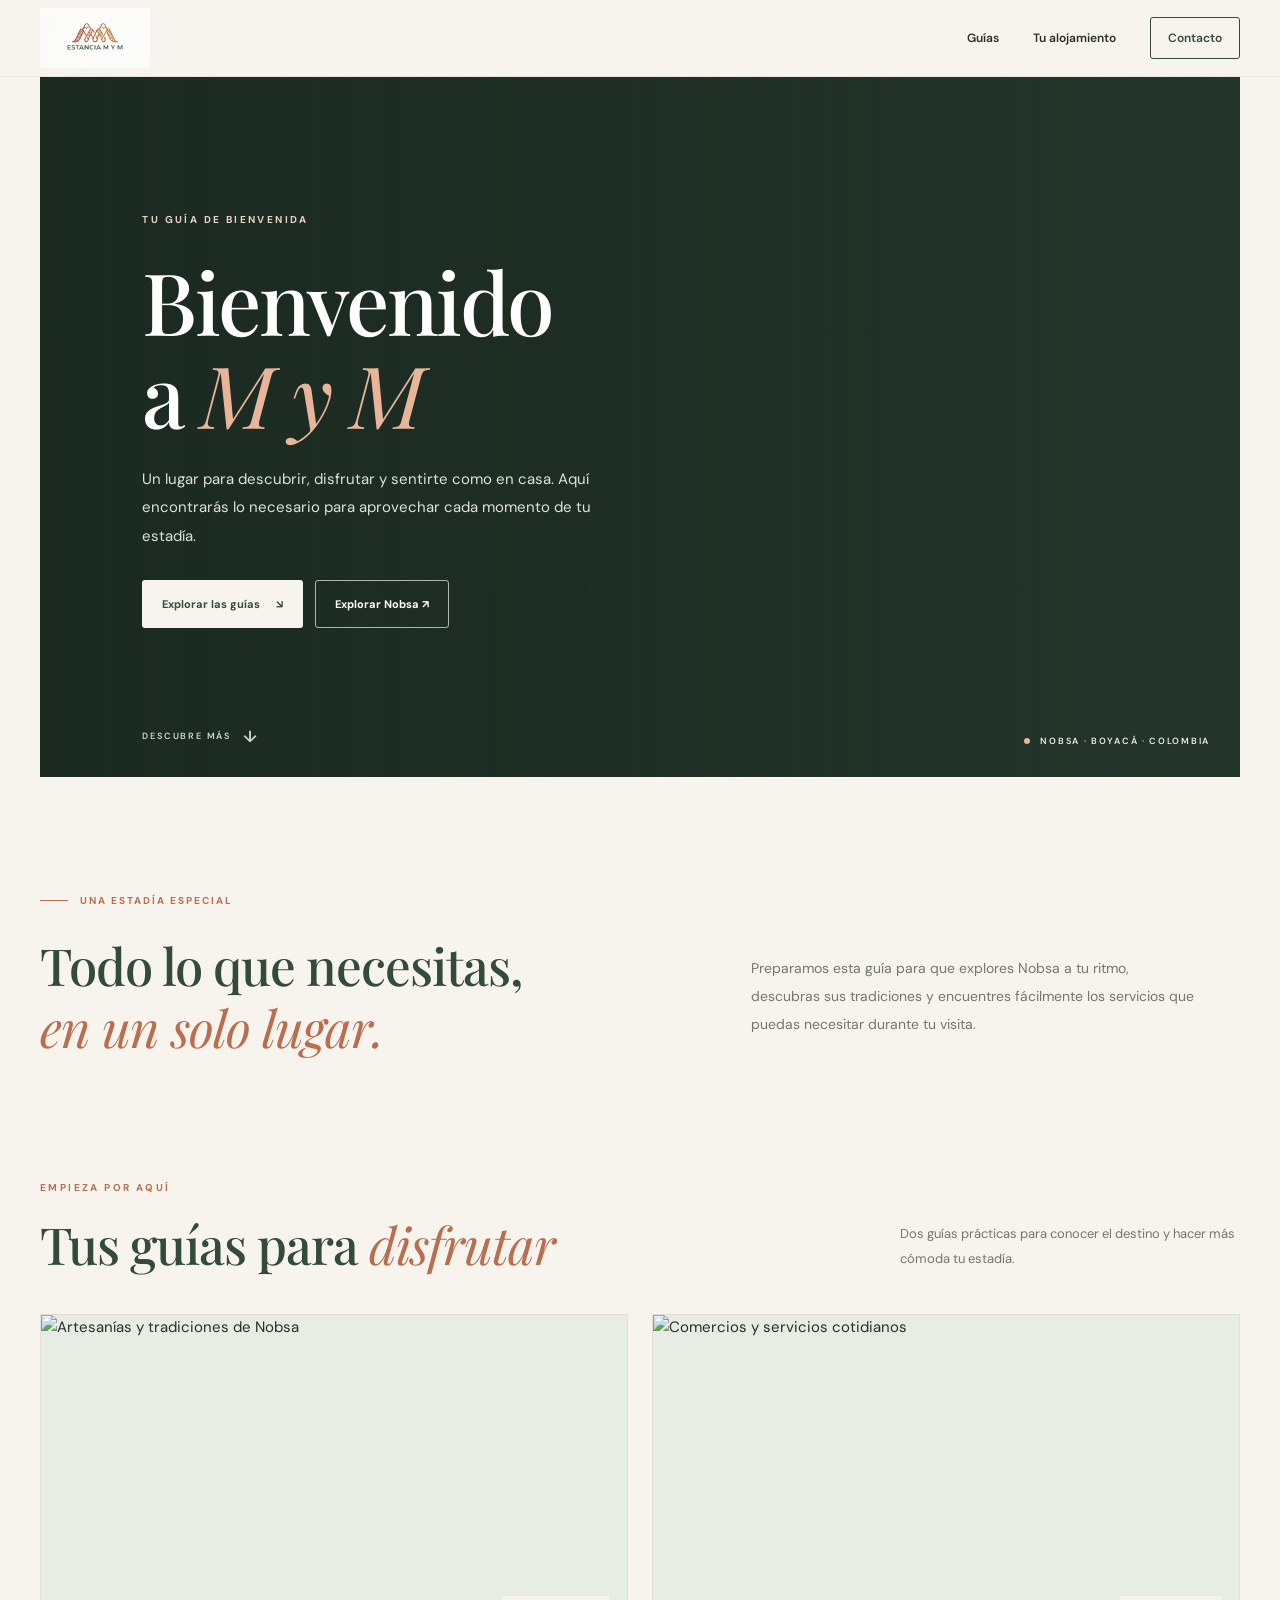
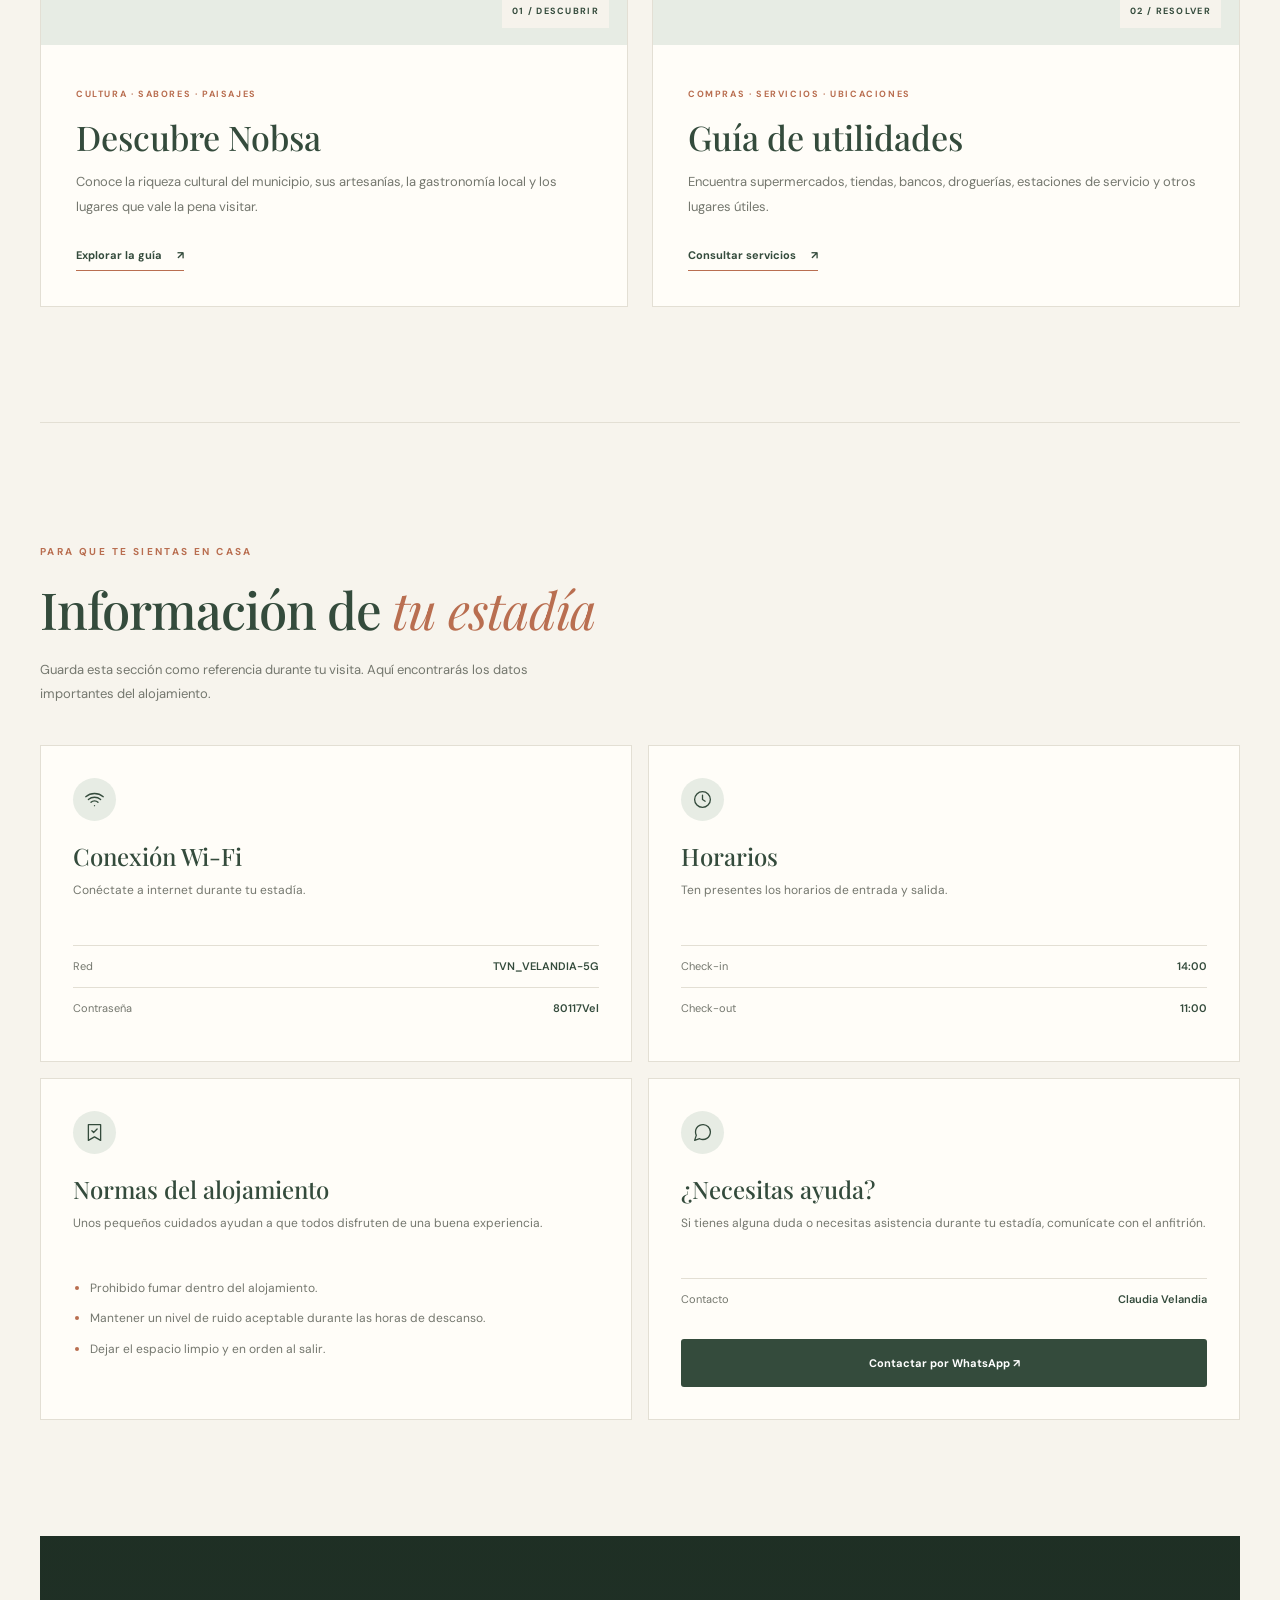
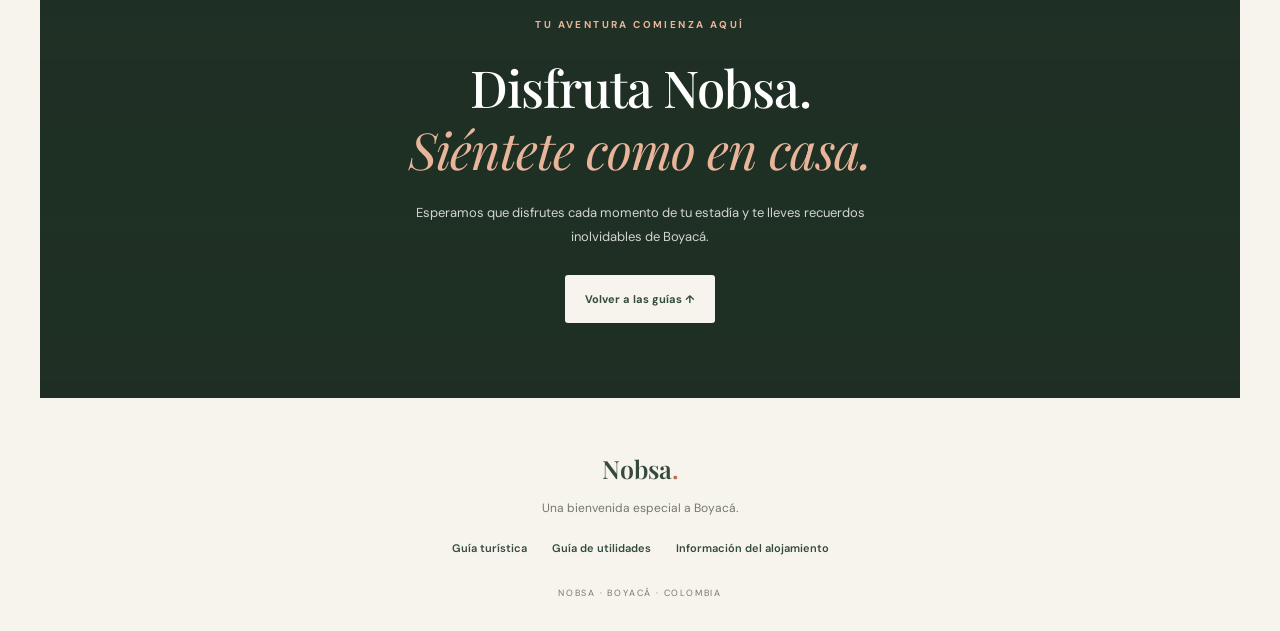
==== commit 4d5b0606: "Ajuste de información basica y de contacto." ====
--- a/index.html
+++ b/index.html
@@ -253,12 +253,12 @@
 
           <div class="detail-row">
             <span>Red</span>
-            <strong>[Nombre de la red]</strong>
+            <strong>TVN_VELANDIA-5G</strong>
           </div>
 
           <div class="detail-row">
             <span>Contraseña</span>
-            <strong>[Contraseña Wi-Fi]</strong>
+            <strong>80117Vel</strong>
           </div>
         </article>
 
@@ -279,12 +279,12 @@
 
           <div class="detail-row">
             <span>Check-in</span>
-            <strong>[Hora de llegada]</strong>
+            <strong>14:00</strong>
           </div>
 
           <div class="detail-row">
             <span>Check-out</span>
-            <strong>[Hora de salida]</strong>
+            <strong>11:00</strong>
           </div>
         </article>
 
@@ -305,9 +305,9 @@
           </p>
 
           <ul class="stay-list">
-            <li>[Regla principal del alojamiento]</li>
-            <li>[Normas de ruido y convivencia]</li>
-            <li>[Indicaciones para dejar el espacio]</li>
+            <li>Prohibido fumar dentro del alojamiento.</li>
+            <li>Mantener un nivel de ruido aceptable durante las horas de descanso.</li>
+            <li>Dejar el espacio limpio y en orden al salir.</li>
           </ul>
         </article>
 
@@ -328,12 +328,12 @@
 
           <div class="detail-row">
             <span>Contacto</span>
-            <strong>[Nombre del anfitrión]</strong>
+            <strong>Claudia Velandia</strong>
           </div>
 
           <a
             class="button button-primary button-full"
-            href="https://wa.me/"
+            href="https://wa.me/573107782456"
             target="_blank"
             rel="noopener noreferrer"
           >
